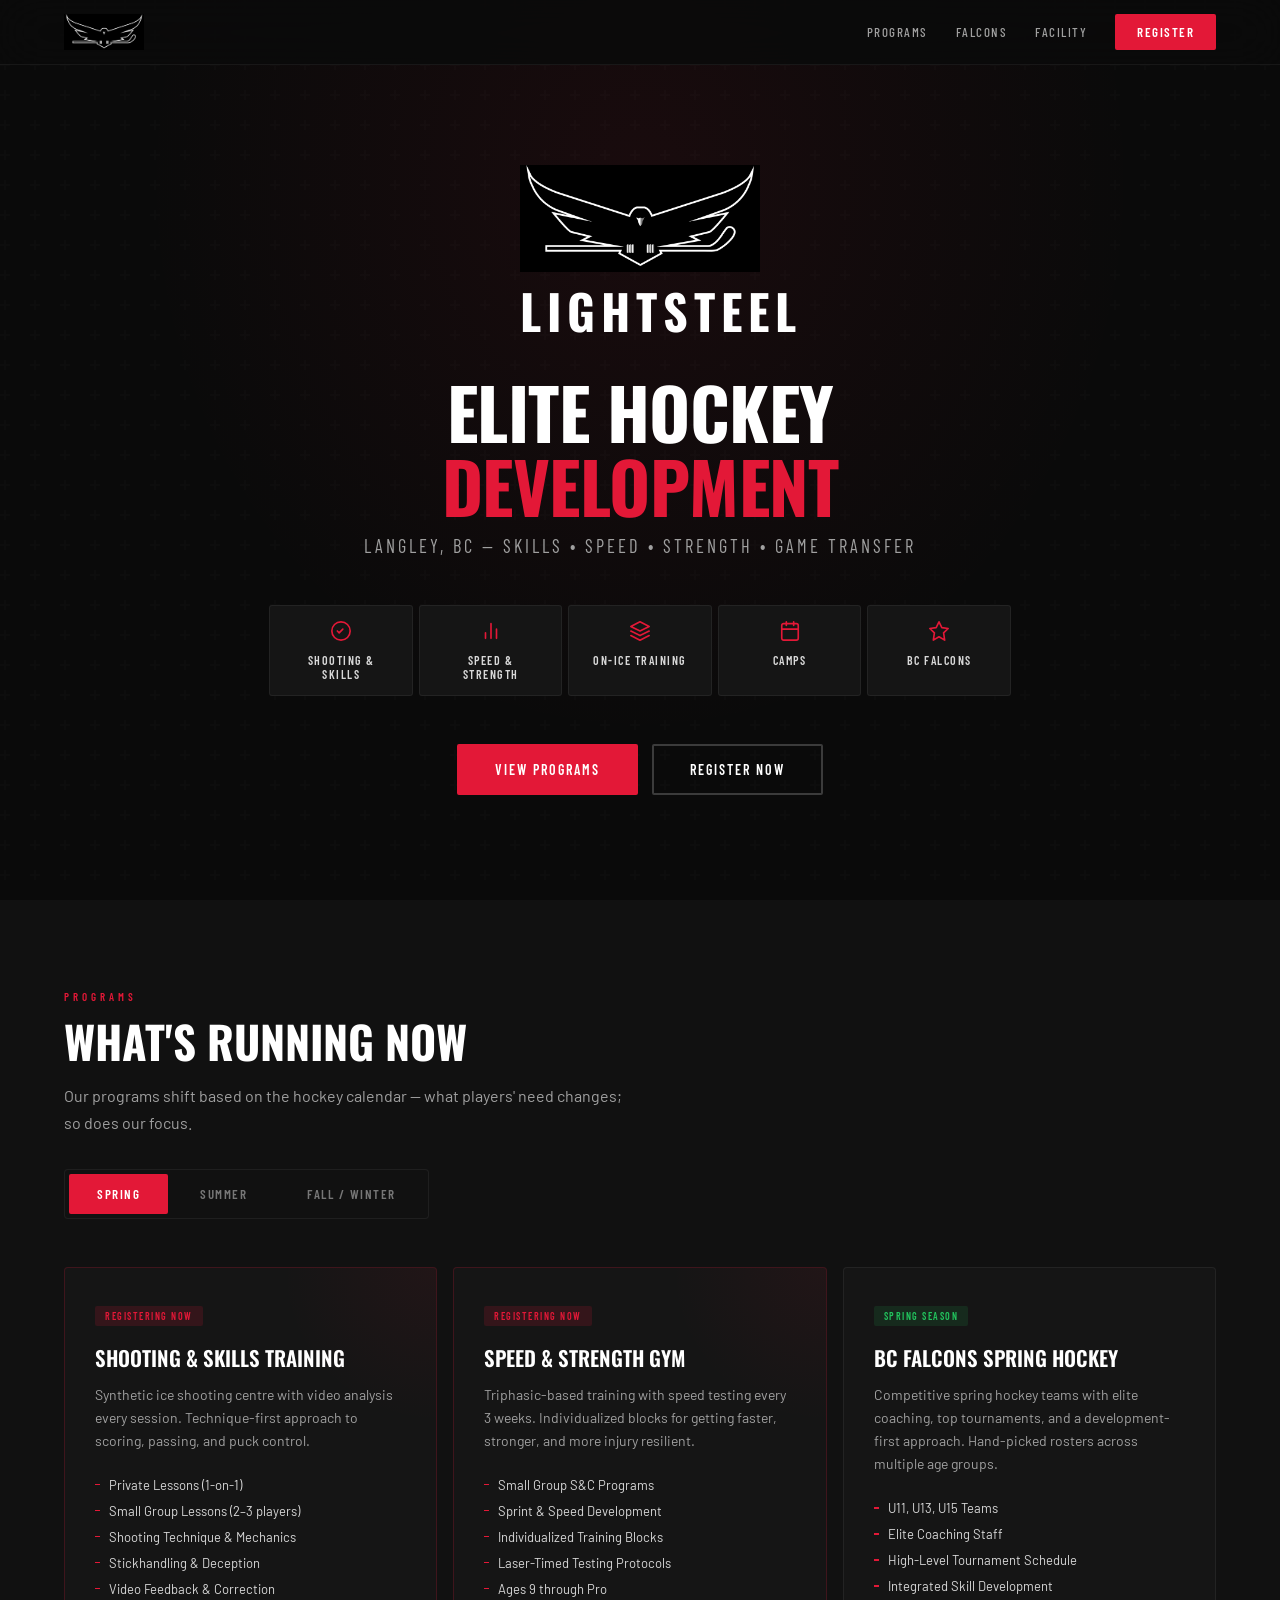
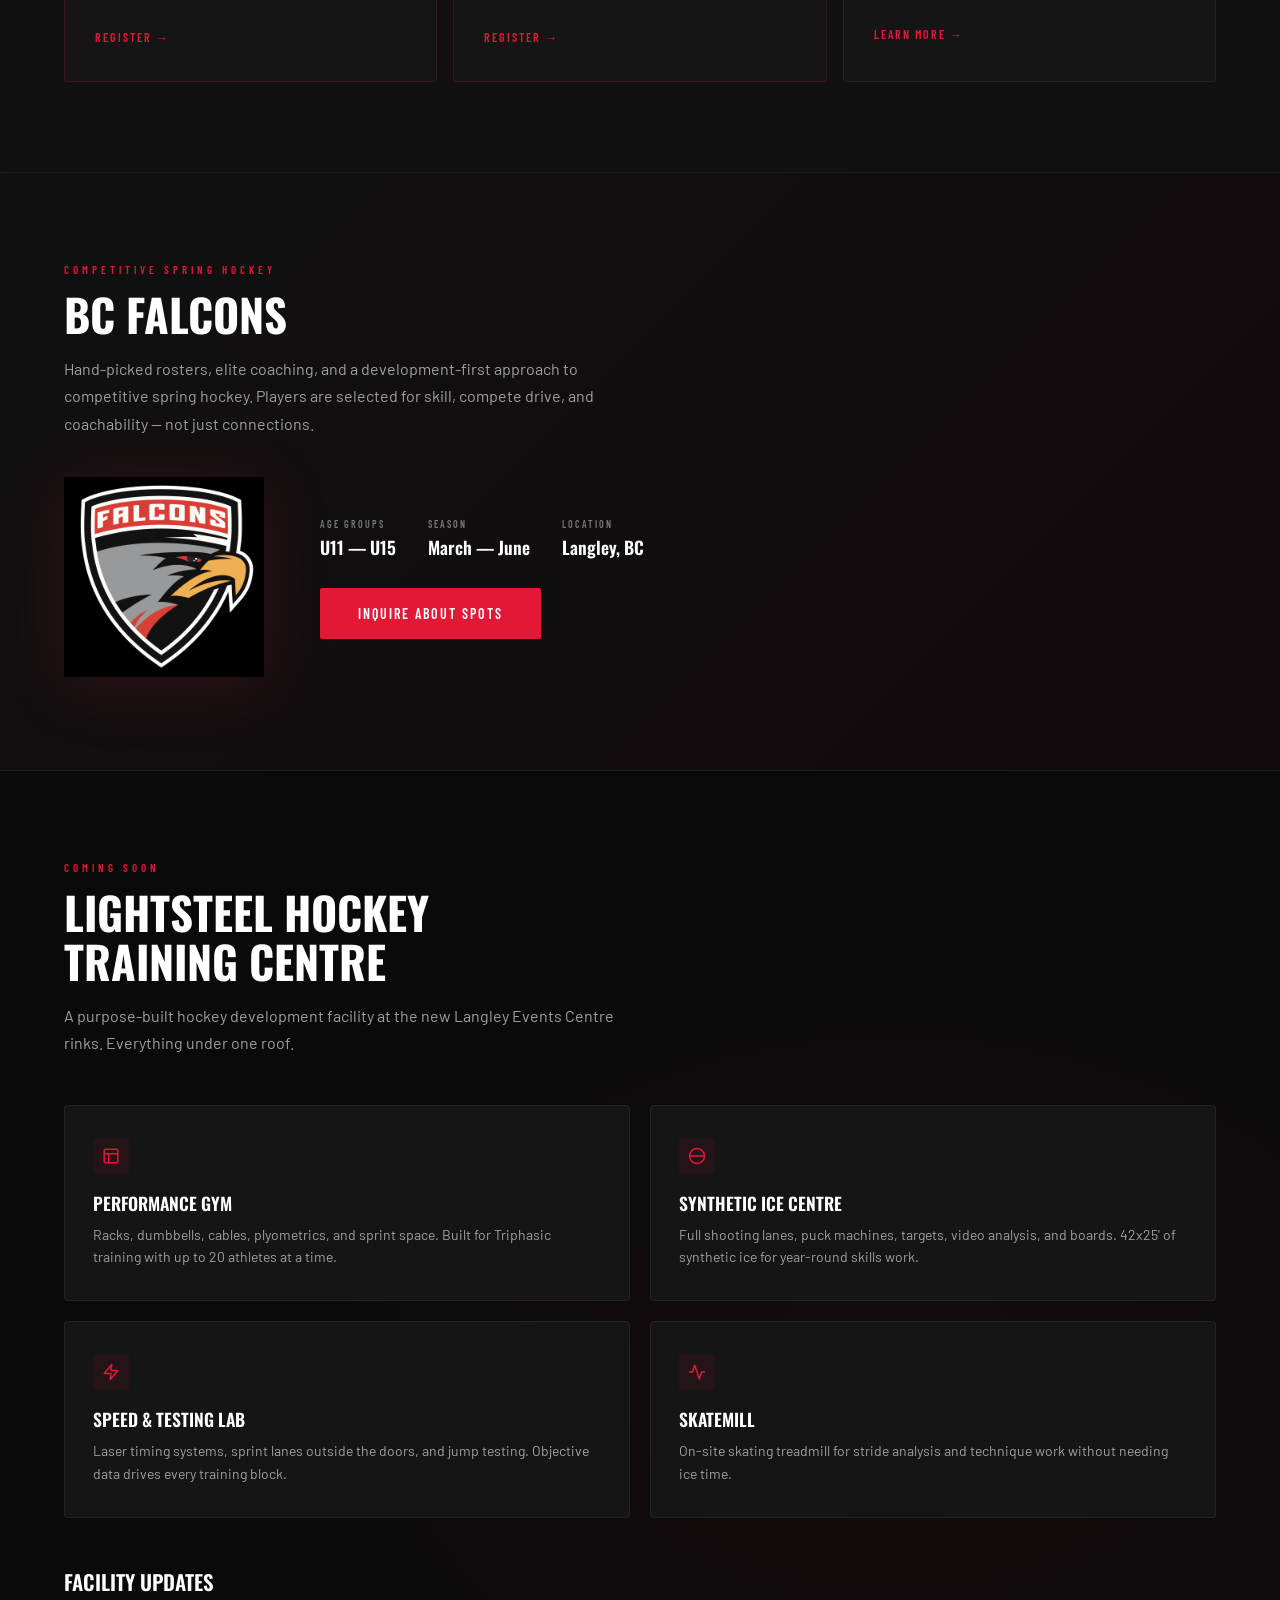
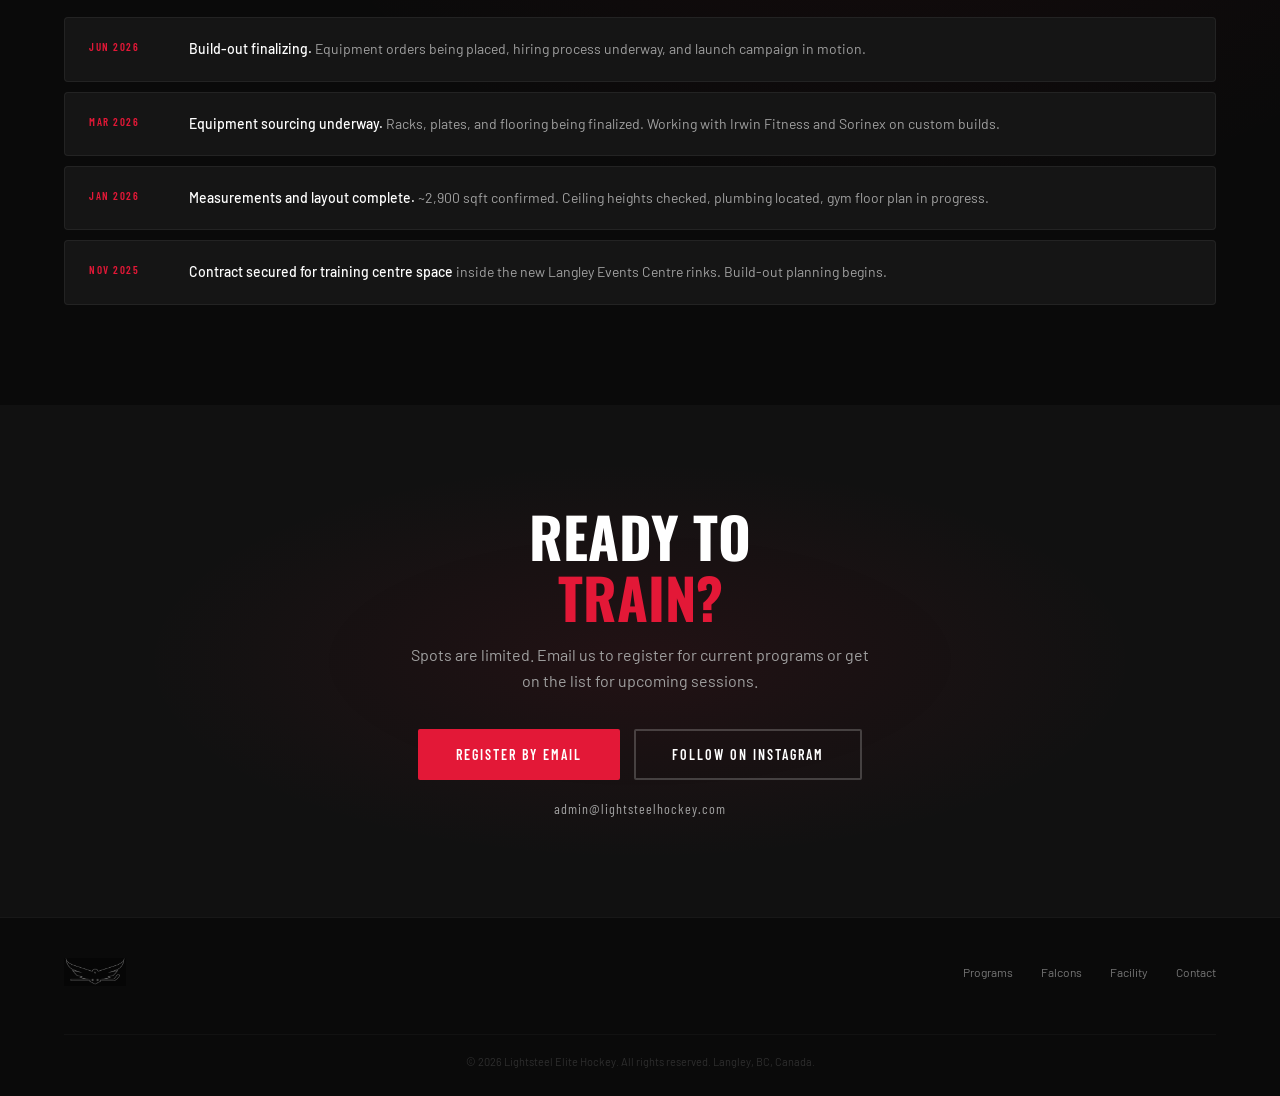
==== index.html @ ac2ee778 "Add files via upload" ====
<!DOCTYPE html>

<html lang="en">
<head>
<meta charset="utf-8"/>
<meta content="width=device-width, initial-scale=1.0" name="viewport"/>
<title>Lightsteel Elite Hockey | Training Centre — Langley, BC</title>
<meta content="Elite hockey development in Langley, BC. Shooting &amp; skills training, speed &amp; strength, on-ice programs, camps, and BC Falcons spring hockey." name="description"/>
<link href="https://fonts.googleapis.com" rel="preconnect"/>
<link href="https://fonts.googleapis.com/css2?family=Oswald:wght@400;500;600;700&amp;family=Barlow:wght@300;400;500;600&amp;family=Barlow+Condensed:wght@400;500;600;700&amp;display=swap" rel="stylesheet"/>
<style>
:root {
  --red: #E31837;
  --red-dark: #B8132D;
  --red-glow: rgba(227,24,55,0.15);
  --black: #0A0A0A;
  --dark: #111111;
  --dark-card: #151515;
  --dark-card-hover: #1a1a1a;
  --border: rgba(255,255,255,0.06);
  --grey: #777;
  --silver: #A0A0A0;
  --white: #FFFFFF;
  --off-white: #D8D8D8;
}
*{margin:0;padding:0;box-sizing:border-box;}
html{scroll-behavior:smooth;}
body{
  font-family:'Barlow',sans-serif;background:var(--black);color:var(--white);
  overflow-x:hidden;-webkit-font-smoothing:antialiased;
}
.container{max-width:1200px;margin:0 auto;padding:0 24px;}

/* ═══ NAV ═══ */
nav{
  position:fixed;top:0;left:0;right:0;z-index:100;padding:14px 0;
  background:rgba(10,10,10,0.9);backdrop-filter:blur(24px);-webkit-backdrop-filter:blur(24px);
  border-bottom:1px solid var(--border);
}
nav .container{display:flex;align-items:center;justify-content:space-between;}
.nav-logo{height:36px;}
.nav-links{display:flex;gap:28px;align-items:center;}
.nav-links a{
  color:var(--silver);text-decoration:none;font-family:'Barlow Condensed',sans-serif;
  font-size:13px;font-weight:500;letter-spacing:1.5px;text-transform:uppercase;transition:color .2s;
}
.nav-links a:hover{color:var(--white);}
.nav-cta{
  background:var(--red)!important;color:var(--white)!important;
  padding:10px 22px!important;border-radius:2px;font-weight:600!important;
  transition:background .2s,transform .15s!important;
}
.nav-cta:hover{background:var(--red-dark)!important;transform:translateY(-1px);}
.nav-toggle{display:none;background:none;border:none;cursor:pointer;padding:8px;}
.nav-toggle span{display:block;width:22px;height:2px;background:var(--white);margin:5px 0;transition:.3s;}

/* ═══ HERO ═══ */
.hero{
  min-height:100vh;display:flex;flex-direction:column;align-items:center;justify-content:center;
  text-align:center;padding:120px 24px 60px;position:relative;
  background:radial-gradient(ellipse at 50% 20%,rgba(227,24,55,0.07) 0%,transparent 55%),var(--black);
}
.hero::before{
  content:'';position:absolute;inset:0;
  background:url("data:image/svg+xml,%3Csvg width='60' height='60' viewBox='0 0 60 60' xmlns='http://www.w3.org/2000/svg'%3E%3Cg fill='none'%3E%3Cg fill='%23fff' fill-opacity='.012'%3E%3Cpath d='M36 34v-4h-2v4h-4v2h4v4h2v-4h4v-2h-4zm0-30V0h-2v4h-4v2h4v4h2V6h4V4h-4zM6 34v-4H4v4H0v2h4v4h2v-4h4v-2H6zM6 4V0H4v4H0v2h4v4h2V6h4V4H6z'/%3E%3C/g%3E%3C/g%3E%3C/svg%3E");
}
.hero>*{position:relative;z-index:2;}
.hero-logo{width:240px;margin-bottom:40px;animation:fadeIn .8s ease;}
.hero-logo img{width:100%;height:auto;}
.hero h1{
  font-family:'Oswald',sans-serif;font-size:clamp(2.4rem,5.5vw,4.8rem);font-weight:700;
  line-height:1.05;letter-spacing:-0.5px;text-transform:uppercase;margin-bottom:12px;
  animation:fadeUp .8s ease .15s both;
}
.hero h1 .accent{color:var(--red);}
.hero-sub{
  font-family:'Barlow Condensed',sans-serif;font-size:clamp(.9rem,1.8vw,1.15rem);
  font-weight:400;letter-spacing:3px;text-transform:uppercase;color:var(--silver);
  margin-bottom:48px;animation:fadeUp .8s ease .3s both;
}

/* ═══ PILLARS ═══ */
.pillars{
  display:flex;gap:6px;flex-wrap:wrap;justify-content:center;
  margin-bottom:48px;animation:fadeUp .8s ease .45s both;max-width:900px;
}
.pillar{
  padding:14px 20px;background:var(--dark-card);border:1px solid var(--border);
  border-radius:3px;text-align:center;flex:1;min-width:140px;
  transition:all .3s ease;cursor:default;
}
.pillar:hover{border-color:rgba(227,24,55,0.3);transform:translateY(-2px);}
.pillar-icon{margin-bottom:8px;}
.pillar-icon svg{width:22px;height:22px;stroke:var(--red);fill:none;stroke-width:1.8;stroke-linecap:round;stroke-linejoin:round;}
.pillar-name{
  font-family:'Barlow Condensed',sans-serif;font-size:12px;font-weight:600;
  letter-spacing:1.5px;text-transform:uppercase;color:var(--off-white);
}

.hero-ctas{display:flex;gap:14px;justify-content:center;flex-wrap:wrap;animation:fadeUp .8s ease .6s both;}
.btn{
  display:inline-block;padding:15px 36px;font-family:'Barlow Condensed',sans-serif;
  font-size:14px;font-weight:600;letter-spacing:2px;text-transform:uppercase;
  text-decoration:none;border-radius:2px;transition:all .25s ease;cursor:pointer;
}
.btn-primary{background:var(--red);color:var(--white);border:2px solid var(--red);}
.btn-primary:hover{background:var(--red-dark);border-color:var(--red-dark);transform:translateY(-2px);box-shadow:0 8px 30px rgba(227,24,55,0.25);}
.btn-outline{background:transparent;color:var(--white);border:2px solid rgba(255,255,255,0.2);}
.btn-outline:hover{border-color:var(--white);transform:translateY(-2px);}

/* ═══ SECTION COMMON ═══ */
.section{padding:90px 0;}
.section-label{
  font-family:'Barlow Condensed',sans-serif;font-size:11px;font-weight:600;
  letter-spacing:4px;text-transform:uppercase;color:var(--red);margin-bottom:14px;
}
.section-title{
  font-family:'Oswald',sans-serif;font-size:clamp(1.8rem,3.5vw,2.8rem);
  font-weight:700;text-transform:uppercase;line-height:1.1;margin-bottom:16px;
}
.section-desc{font-size:16px;line-height:1.7;color:var(--silver);max-width:560px;}

/* ═══ SEASON TABS ═══ */
.season-nav{
  display:flex;gap:4px;margin-bottom:48px;background:var(--dark);
  border:1px solid var(--border);border-radius:4px;padding:4px;width:fit-content;
}
.season-tab{
  padding:12px 28px;font-family:'Barlow Condensed',sans-serif;font-size:13px;
  font-weight:600;letter-spacing:1.5px;text-transform:uppercase;
  background:transparent;border:none;color:var(--grey);cursor:pointer;
  border-radius:2px;transition:all .25s ease;
}
.season-tab:hover{color:var(--silver);}
.season-tab.active{background:var(--red);color:var(--white);}

/* ═══ PROGRAM CARDS ═══ */
.season-content{display:none;}
.season-content.active{display:block;}

.programs-grid{display:grid;grid-template-columns:repeat(auto-fit,minmax(300px,1fr));gap:16px;}
.p-card{
  padding:36px 30px;background:var(--dark-card);border:1px solid var(--border);
  border-radius:4px;transition:all .35s ease;position:relative;overflow:hidden;
}
.p-card::after{
  content:'';position:absolute;top:0;left:0;width:100%;height:3px;
  background:var(--red);transform:scaleX(0);transform-origin:left;transition:transform .35s ease;
}
.p-card:hover::after{transform:scaleX(1);}
.p-card:hover{border-color:rgba(227,24,55,0.15);transform:translateY(-3px);box-shadow:0 16px 48px rgba(0,0,0,0.4);}
.p-card .p-badge{
  display:inline-block;padding:4px 10px;font-family:'Barlow Condensed',sans-serif;
  font-size:10px;font-weight:600;letter-spacing:1.5px;text-transform:uppercase;
  border-radius:2px;margin-bottom:16px;
}
.badge-live{background:rgba(227,24,55,0.15);color:var(--red);}
.badge-soon{background:rgba(255,255,255,0.06);color:var(--grey);}
.badge-open{background:rgba(34,197,94,0.12);color:#22c55e;}
.p-card h3{
  font-family:'Oswald',sans-serif;font-size:1.3rem;font-weight:600;
  text-transform:uppercase;margin-bottom:10px;
}
.p-card p{font-size:14px;line-height:1.65;color:var(--silver);margin-bottom:20px;}
.p-card ul{list-style:none;margin-bottom:24px;}
.p-card ul li{
  font-size:13px;color:var(--off-white);padding:5px 0 5px 14px;position:relative;
}
.p-card ul li::before{
  content:'';position:absolute;left:0;top:12px;width:5px;height:1.5px;background:var(--red);
}
.p-link{
  font-family:'Barlow Condensed',sans-serif;font-size:12px;font-weight:600;
  letter-spacing:2px;text-transform:uppercase;color:var(--red);text-decoration:none;
  transition:color .2s;
}
.p-link:hover{color:var(--white);}
.p-link::after{content:' →';}

.p-card-highlight{border-color:rgba(227,24,55,0.2);}
.p-card-highlight::before{
  content:'';position:absolute;top:-40%;right:-40%;width:80%;height:80%;
  background:radial-gradient(circle,rgba(227,24,55,0.06),transparent 70%);pointer-events:none;
}

/* ═══ FALCONS ═══ */
.falcons{
  background:linear-gradient(135deg,var(--dark) 0%,#120a0c 100%);
  border-top:1px solid var(--border);border-bottom:1px solid var(--border);
}
.falcons-content{
  display:grid;grid-template-columns:auto 1fr;gap:56px;align-items:center;margin-top:40px;
}
.falcons-logo{width:200px;}
.falcons-logo img{width:100%;height:auto;filter:drop-shadow(0 8px 32px rgba(227,24,55,0.15));}
.falcons-info h3{
  font-family:'Oswald',sans-serif;font-size:1.8rem;font-weight:700;
  text-transform:uppercase;margin-bottom:12px;
}
.falcons-info p{font-size:15px;line-height:1.7;color:var(--silver);margin-bottom:20px;max-width:500px;}
.falcons-details{display:flex;gap:32px;flex-wrap:wrap;margin-bottom:28px;}
.falcons-detail{}
.falcons-detail .fd-label{
  font-family:'Barlow Condensed',sans-serif;font-size:10px;font-weight:600;
  letter-spacing:2px;text-transform:uppercase;color:var(--grey);margin-bottom:4px;
}
.falcons-detail .fd-value{
  font-family:'Oswald',sans-serif;font-size:1.1rem;font-weight:600;
}

/* ═══ FACILITY ═══ */
.facility-section{
  background:radial-gradient(ellipse at 70% 50%,rgba(227,24,55,0.05) 0%,transparent 50%),var(--black);
}
.facility-grid{
  display:grid;grid-template-columns:1fr 1fr;gap:20px;margin-top:48px;
}
.fac-card{
  padding:32px 28px;background:var(--dark-card);border:1px solid var(--border);
  border-radius:4px;transition:all .3s ease;
}
.fac-card:hover{border-color:rgba(255,255,255,0.1);}
.fac-card h4{
  font-family:'Oswald',sans-serif;font-size:1.1rem;font-weight:600;
  text-transform:uppercase;margin-bottom:8px;
}
.fac-card p{font-size:14px;line-height:1.6;color:var(--silver);}
.fac-card .fac-icon{
  width:36px;height:36px;display:flex;align-items:center;justify-content:center;
  background:rgba(227,24,55,0.08);border-radius:3px;margin-bottom:16px;
}
.fac-card .fac-icon svg{width:18px;height:18px;stroke:var(--red);fill:none;stroke-width:2;stroke-linecap:round;stroke-linejoin:round;}

/* Updates */
.updates{margin-top:48px;}
.updates h3{
  font-family:'Oswald',sans-serif;font-size:1.3rem;font-weight:600;
  text-transform:uppercase;margin-bottom:20px;
}
.update-item{
  padding:20px 24px;background:var(--dark-card);border:1px solid var(--border);
  border-radius:4px;margin-bottom:10px;display:flex;gap:20px;align-items:flex-start;
}
.update-date{
  flex-shrink:0;font-family:'Barlow Condensed',sans-serif;font-size:11px;
  font-weight:600;letter-spacing:1.5px;text-transform:uppercase;color:var(--red);
  min-width:80px;padding-top:2px;
}
.update-text{font-size:14px;line-height:1.6;color:var(--silver);}
.update-text strong{color:var(--white);font-weight:500;}

/* ═══ CTA ═══ */
.cta-section{
  padding:100px 0;text-align:center;
  background:radial-gradient(ellipse at 50% 50%,rgba(227,24,55,0.08) 0%,transparent 55%),var(--dark);
}
.cta-section h2{
  font-family:'Oswald',sans-serif;font-size:clamp(2rem,4.5vw,3.5rem);
  font-weight:700;text-transform:uppercase;line-height:1.1;margin-bottom:14px;
}
.cta-section p{font-size:16px;color:var(--silver);max-width:460px;margin:0 auto 36px;line-height:1.6;}
.cta-email{
  font-family:'Barlow Condensed',sans-serif;font-size:14px;letter-spacing:1px;
  color:var(--grey);margin-top:20px;
}
.cta-email a{color:var(--silver);text-decoration:none;transition:color .2s;}
.cta-email a:hover{color:var(--white);}

/* ═══ FOOTER ═══ */
footer{padding:40px 0 28px;background:var(--black);border-top:1px solid var(--border);}
footer .container{display:flex;justify-content:space-between;align-items:center;flex-wrap:wrap;gap:20px;}
footer img{height:28px;opacity:0.4;}
.footer-links{display:flex;gap:28px;}
.footer-links a{font-size:12px;color:var(--grey);text-decoration:none;transition:color .2s;}
.footer-links a:hover{color:var(--white);}
.footer-copy{
  width:100%;text-align:center;font-size:11px;color:rgba(255,255,255,0.15);
  margin-top:28px;padding-top:20px;border-top:1px solid rgba(255,255,255,0.03);
}

/* ═══ ANIMATIONS ═══ */
@keyframes fadeIn{from{opacity:0}to{opacity:1}}
@keyframes fadeUp{from{opacity:0;transform:translateY(24px)}to{opacity:1;transform:translateY(0)}}
.reveal{opacity:0;transform:translateY(30px);transition:all .7s cubic-bezier(.16,1,.3,1);}
.reveal.vis{opacity:1;transform:translateY(0);}

/* ═══ RESPONSIVE ═══ */
@media(max-width:900px){
  .programs-grid{grid-template-columns:1fr;}
  .facility-grid{grid-template-columns:1fr;}
  .falcons-content{grid-template-columns:1fr;text-align:center;}
  .falcons-logo{margin:0 auto;width:160px;}
}
@media(max-width:640px){
  .nav-links{
    display:none;position:fixed;inset:0;background:rgba(10,10,10,0.97);
    flex-direction:column;align-items:center;justify-content:center;gap:28px;
  }
  .nav-links.open{display:flex;}
  .nav-toggle{display:block;}
  .hero-logo{width:180px;}
  .pillars{gap:4px;}
  .pillar{min-width:100px;padding:10px 12px;}
  .pillar-name{font-size:10px;letter-spacing:1px;}
  .season-nav{flex-wrap:wrap;}
  .season-tab{padding:10px 18px;font-size:12px;}
  .falcons-details{gap:20px;}
  .update-item{flex-direction:column;gap:6px;}
}

.hero-wordmark{
  font-family:'Oswald',sans-serif;font-size:clamp(1.8rem,4vw,3rem);
  font-weight:700;letter-spacing:6px;text-transform:uppercase;
  color:var(--white);margin-top:12px;line-height:1;
}
</style>
</head>
<body>
<nav>
<div class="container">
<img alt="Lightsteel" class="nav-logo" src="[data-uri]"/>
<div class="nav-links" id="navLinks">
<a href="#programs">Programs</a>
<a href="#falcons">Falcons</a>
<a href="#facility">Facility</a>
<a class="nav-cta" href="https://goteamup.com/p/12581119-lightsteel-hockey/" target="_blank" rel="noopener">Register</a>
</div>
<button aria-label="Menu" class="nav-toggle" id="navToggle"><span></span><span></span><span></span></button>
</div>
</nav>
<!-- ═══ HERO ═══ -->
<section class="hero">
<div class="hero-logo"><img alt="Lightsteel" src="[data-uri]"/><div class="hero-wordmark">LIGHTSTEEL</div></div>
<h1>Elite Hockey<br/><span class="accent">Development</span></h1>
<p class="hero-sub">Langley, BC — Skills • Speed • Strength • Game Transfer</p>
<div class="pillars">
<div class="pillar">
<div class="pillar-icon"><svg viewbox="0 0 24 24"><circle cx="12" cy="12" r="10"></circle><path d="M8 12l2 2 4-4"></path></svg></div>
<div class="pillar-name">Shooting &amp; Skills</div>
</div>
<div class="pillar">
<div class="pillar-icon"><svg viewbox="0 0 24 24"><path d="M18 20V10M12 20V4M6 20v-6"></path></svg></div>
<div class="pillar-name">Speed &amp; Strength</div>
</div>
<div class="pillar">
<div class="pillar-icon"><svg viewbox="0 0 24 24"><path d="M12 2L2 7l10 5 10-5-10-5z"></path><path d="M2 17l10 5 10-5"></path><path d="M2 12l10 5 10-5"></path></svg></div>
<div class="pillar-name">On-Ice Training</div>
</div>
<div class="pillar">
<div class="pillar-icon"><svg viewbox="0 0 24 24"><rect height="18" rx="2" width="18" x="3" y="4"></rect><path d="M16 2v4M8 2v4M3 10h18"></path></svg></div>
<div class="pillar-name">Camps</div>
</div>
<div class="pillar">
<div class="pillar-icon"><svg viewbox="0 0 24 24"><path d="M12 2l3.09 6.26L22 9.27l-5 4.87L18.18 22 12 18.27 5.82 22 7 14.14l-5-4.87 6.91-1.01L12 2z"></path></svg></div>
<div class="pillar-name">BC Falcons</div>
</div>
</div>
<div class="hero-ctas">
<a class="btn btn-primary" href="#programs">View Programs</a>
<a class="btn btn-outline" href="#contact">Register Now</a>
</div>
</section>
<!-- ═══ PROGRAMS ═══ -->
<section class="section" id="programs" style="background:var(--dark);">
<div class="container">
<div class="reveal">
<div class="section-label">Programs</div>
<div class="section-title">What's Running Now</div>
<p class="section-desc">Our programs shift based on the hockey calendar — what players' need changes; so does our focus.</p>
</div>
<div class="season-nav reveal" style="margin-top:32px;">
<button class="season-tab active" data-season="spring">Spring</button>
<button class="season-tab" data-season="summer">Summer</button>
<button class="season-tab" data-season="fall">Fall / Winter</button>
</div>
<!-- ── SPRING ── -->
<div class="season-content active" id="season-spring">
<div class="programs-grid">
<div class="p-card p-card-highlight">
<span class="p-badge badge-live">Registering Now</span>
<h3>Shooting &amp; Skills Training</h3>
<p>Synthetic ice shooting centre with video analysis every session. Technique-first approach to scoring, passing, and puck control.</p>
<ul>
<li>Private Lessons (1-on-1)</li>
<li>Small Group Lessons (2–3 players)</li>
<li>Shooting Technique &amp; Mechanics</li>
<li>Stickhandling &amp; Deception</li>
<li>Video Feedback &amp; Correction</li>
</ul>
<a class="p-link" href="https://goteamup.com/p/12581119-lightsteel-hockey/" rel="noopener" target="_blank">Register</a>
</div>
<div class="p-card p-card-highlight">
<span class="p-badge badge-live">Registering Now</span>
<h3>Speed &amp; Strength Gym</h3>
<p>Triphasic-based training with speed testing every 3 weeks. Individualized blocks for getting faster, stronger, and more injury resilient.</p>
<ul>
<li>Small Group S&amp;C Programs</li>
<li>Sprint &amp; Speed Development</li>
<li>Individualized Training Blocks</li>
<li>Laser-Timed Testing Protocols</li>
<li>Ages 9 through Pro</li>
</ul>
<a class="p-link" href="https://goteamup.com/p/12581119-lightsteel-hockey/" rel="noopener" target="_blank">Register</a>
</div>
<div class="p-card">
<span class="p-badge badge-open">Spring Season</span>
<h3>BC Falcons Spring Hockey</h3>
<p>Competitive spring hockey teams with elite coaching, top tournaments, and a development-first approach. Hand-picked rosters across multiple age groups.</p>
<ul>
<li>U11, U13, U15 Teams</li>
<li>Elite Coaching Staff</li>
<li>High-Level Tournament Schedule</li>
<li>Integrated Skill Development</li>
</ul>
<a class="p-link" href="#falcons">Learn More</a>
</div>
</div>
</div>
<!-- ── SUMMER ── -->
<div class="season-content" id="season-summer">
<div class="programs-grid">
<div class="p-card p-card-highlight">
<span class="p-badge badge-soon">Details Coming Soon</span>
<h3>Summer Skills Camps</h3>
<p>Multi-day intensive camps combining on-ice skills, shooting, and gym training. Full-day and half-day options across all age groups.</p>
<ul>
<li>On-Ice Skills &amp; Game Transfer</li>
<li>Shooting Centre Sessions</li>
<li>Strength &amp; Speed Training</li>
<li>Position-Specific Development</li>
</ul>
<a class="p-link" href="https://goteamup.com/p/12581119-lightsteel-hockey/" rel="noopener" target="_blank">Get Notified</a>
</div>
<div class="p-card p-card-highlight">
<span class="p-badge badge-soon">Details Coming Soon</span>
<h3>Summer Gym Programs</h3>
<p>The off-season is where players are made. Intensive Triphasic training blocks with speed and power focus. The biggest gains happen here.</p>
<ul>
<li>Full Summer Training Blocks</li>
<li>Eccentric, Isometric &amp; Power Phases</li>
<li>Speed Testing &amp; Sprint Work</li>
<li>Team &amp; Individual Options</li>
</ul>
<a class="p-link" href="https://goteamup.com/p/12581119-lightsteel-hockey/" rel="noopener" target="_blank">Get Notified</a>
</div>
<div class="p-card">
<span class="p-badge badge-soon">Details Coming Soon</span>
<h3>Shooting &amp; Skills (Summer)</h3>
<p>Year-round access to the synthetic ice shooting centre. Summer hours expanded with more class times and private availability.</p>
<ul>
<li>Expanded Class Schedule</li>
<li>Privates &amp; Semi-Privates</li>
<li>Shooting Mechanics Intensives</li>
<li>Video Analysis Sessions</li>
</ul>
<a class="p-link" href="https://goteamup.com/p/12581119-lightsteel-hockey/" rel="noopener" target="_blank">Get Notified</a>
</div>
</div>
<p style="text-align:center;margin-top:32px;font-size:14px;color:var(--grey);">Summer program details and registration opening in the next few weeks. Get on the list early.</p>
</div>
<!-- ── FALL/WINTER ── -->
<div class="season-content" id="season-fall">
<div class="programs-grid">
<div class="p-card">
<span class="p-badge badge-soon">Fall 2026</span>
<h3>On-Ice Skills Programs</h3>
<p>Position-specific development programs running weekly through the fall and winter season. Small groups, elite coaching, high reps.</p>
<ul>
<li>Elite Forward Skills</li>
<li>Elite D Skills</li>
<li>Skills at Speed</li>
<li>Lightspeed Edgework &amp; Power Skating</li>
<li>Elite Offensive Skills</li>
</ul>
<a class="p-link" href="https://goteamup.com/p/12581119-lightsteel-hockey/" rel="noopener" target="_blank">Get Notified</a>
</div>
<div class="p-card">
<span class="p-badge badge-soon">Fall 2026</span>
<h3>Team Gym Contracts</h3>
<p>Structured strength and conditioning for association and rep teams. Two coaches per session, real correction, measured progress over the season.</p>
<ul>
<li>$240/session — 2 Coaches Minimum</li>
<li>~8:1 Athlete-to-Coach Ratio</li>
<li>Periodic Speed Testing</li>
<li>LMHA &amp; Valley West Giants</li>
</ul>
<a class="p-link" href="https://goteamup.com/p/12581119-lightsteel-hockey/" rel="noopener" target="_blank">Inquire</a>
</div>
<div class="p-card">
<span class="p-badge badge-soon">Fall 2026</span>
<h3>Shooting &amp; Skills (In-Season)</h3>
<p>Maintain and sharpen shooting mechanics during the season. Classes, privates, and drop-in availability around game and practice schedules.</p>
<ul>
<li>Weekly Classes</li>
<li>Private &amp; Semi-Private Options</li>
<li>In-Season Maintenance Focus</li>
<li>Video Feedback</li>
</ul>
<a class="p-link" href="https://goteamup.com/p/12581119-lightsteel-hockey/" rel="noopener" target="_blank">Get Notified</a>
</div>
</div>
<p style="text-align:center;margin-top:32px;font-size:14px;color:var(--grey);">Fall/Winter programs launch with the new training centre. Details coming summer 2026.</p>
</div>
</div>
</section>
<!-- ═══ FALCONS ═══ -->
<section class="section falcons" id="falcons">
<div class="container">
<div class="reveal">
<div class="section-label">Competitive Spring Hockey</div>
<div class="section-title">BC Falcons</div>
<p class="section-desc">Hand-picked rosters, elite coaching, and a development-first approach to competitive spring hockey. Players are selected for skill, compete drive, and coachability — not just connections.</p>
</div>
<div class="falcons-content reveal">
<div class="falcons-logo">
<img alt="Lightsteel Falcons" src="[data-uri]"/>
</div>
<div class="falcons-info">
<div class="falcons-details">
<div class="falcons-detail">
<div class="fd-label">Age Groups</div>
<div class="fd-value">U11 — U15</div>
</div>
<div class="falcons-detail">
<div class="fd-label">Season</div>
<div class="fd-value">March — June</div>
</div>
<div class="falcons-detail">
<div class="fd-label">Location</div>
<div class="fd-value">Langley, BC</div>
</div>
</div>
<a class="btn btn-primary" href="https://www.bcfalcons.com" target="_blank" rel="noopener">Inquire About Spots</a>
</div>
</div>
</div>
</section>
<!-- ═══ FACILITY ═══ -->
<section class="section facility-section" id="facility">
<div class="container">
<div class="reveal">
<div class="section-label">Coming Soon</div>
<div class="section-title">Lightsteel Hockey<br/>Training Centre</div>
<p class="section-desc">A purpose-built hockey development facility at the new Langley Events Centre rinks. Everything under one roof.</p>
</div>
<div class="facility-grid reveal">
<div class="fac-card">
<div class="fac-icon"><svg viewbox="0 0 24 24"><rect height="18" rx="2" width="18" x="3" y="3"></rect><path d="M3 9h18M9 21V9"></path></svg></div>
<h4>Performance Gym</h4>
<p>Racks, dumbbells, cables, plyometrics, and sprint space. Built for Triphasic training with up to 20 athletes at a time.</p>
</div>
<div class="fac-card">
<div class="fac-icon"><svg viewbox="0 0 24 24"><circle cx="12" cy="12" r="10"></circle><path d="M2 12h20"></path></svg></div>
<h4>Synthetic Ice Centre</h4>
<p>Full shooting lanes, puck machines, targets, video analysis, and boards. 42x25' of synthetic ice for year-round skills work.</p>
</div>
<div class="fac-card">
<div class="fac-icon"><svg viewbox="0 0 24 24"><path d="M13 2L3 14h9l-1 8 10-12h-9l1-8z"></path></svg></div>
<h4>Speed &amp; Testing Lab</h4>
<p>Laser timing systems, sprint lanes outside the doors, and jump testing. Objective data drives every training block.</p>
</div>
<div class="fac-card">
<div class="fac-icon"><svg viewbox="0 0 24 24"><path d="M22 12h-4l-3 9L9 3l-3 9H2"></path></svg></div>
<h4>Skatemill</h4>
<p>On-site skating treadmill for stride analysis and technique work without needing ice time.</p>
</div>
</div>
<div class="updates reveal">
<h3>Facility Updates</h3>
<div class="update-item">
<div class="update-date">Jun 2026</div>
<div class="update-text"><strong>Build-out finalizing.</strong> Equipment orders being placed, hiring process underway, and launch campaign in motion.</div>
</div>
<div class="update-item">
<div class="update-date">Mar 2026</div>
<div class="update-text"><strong>Equipment sourcing underway.</strong> Racks, plates, and flooring being finalized. Working with Irwin Fitness and Sorinex on custom builds.</div>
</div>
<div class="update-item">
<div class="update-date">Jan 2026</div>
<div class="update-text"><strong>Measurements and layout complete.</strong> ~2,900 sqft confirmed. Ceiling heights checked, plumbing located, gym floor plan in progress.</div>
</div>
<div class="update-item">
<div class="update-date">Nov 2025</div>
<div class="update-text"><strong>Contract secured for training centre space</strong> inside the new Langley Events Centre rinks. Build-out planning begins.</div>
</div>
</div>
</div>
</section>
<!-- ═══ CTA ═══ -->
<section class="cta-section" id="contact">
<div class="container reveal">
<h2>Ready to<br/><span style="color:var(--red)">Train?</span></h2>
<p>Spots are limited. Email us to register for current programs or get on the list for upcoming sessions.</p>
<div style="display:flex;gap:14px;justify-content:center;flex-wrap:wrap;">
<a class="btn btn-primary" href="mailto:admin@lightsteelhockey.com">Register by Email</a>
<a class="btn btn-outline" href="https://www.instagram.com/lightsteelhockey/" target="_blank">Follow on Instagram</a>
</div>
<div class="cta-email">
<a href="mailto:admin@lightsteelhockey.com">admin@lightsteelhockey.com</a>
</div>
</div>
</section>
<footer>
<div class="container">
<img alt="Lightsteel" src="[data-uri]"/>
<div class="footer-links">
<a href="#programs">Programs</a>
<a href="#falcons">Falcons</a>
<a href="#facility">Facility</a>
<a href="mailto:admin@lightsteelhockey.com">Contact</a>
</div>
<div class="footer-copy">© 2026 Lightsteel Elite Hockey. All rights reserved. Langley, BC, Canada.</div>
</div>
</footer>
<script>
// Nav toggle
document.getElementById('navToggle').addEventListener('click',()=>{
  document.getElementById('navLinks').classList.toggle('open');
});
document.querySelectorAll('.nav-links a').forEach(a=>{
  a.addEventListener('click',()=>document.getElementById('navLinks').classList.remove('open'));
});

// Season tabs
document.querySelectorAll('.season-tab').forEach(tab=>{
  tab.addEventListener('click',()=>{
    document.querySelectorAll('.season-tab').forEach(t=>t.classList.remove('active'));
    document.querySelectorAll('.season-content').forEach(c=>c.classList.remove('active'));
    tab.classList.add('active');
    document.getElementById('season-'+tab.dataset.season).classList.add('active');
  });
});

// Scroll reveal
const obs=new IntersectionObserver((entries)=>{
  entries.forEach(e=>{if(e.isIntersecting)e.target.classList.add('vis');});
},{threshold:0.08,rootMargin:'0px 0px -40px 0px'});
document.querySelectorAll('.reveal').forEach(el=>obs.observe(el));
</script>
</body>
</html>
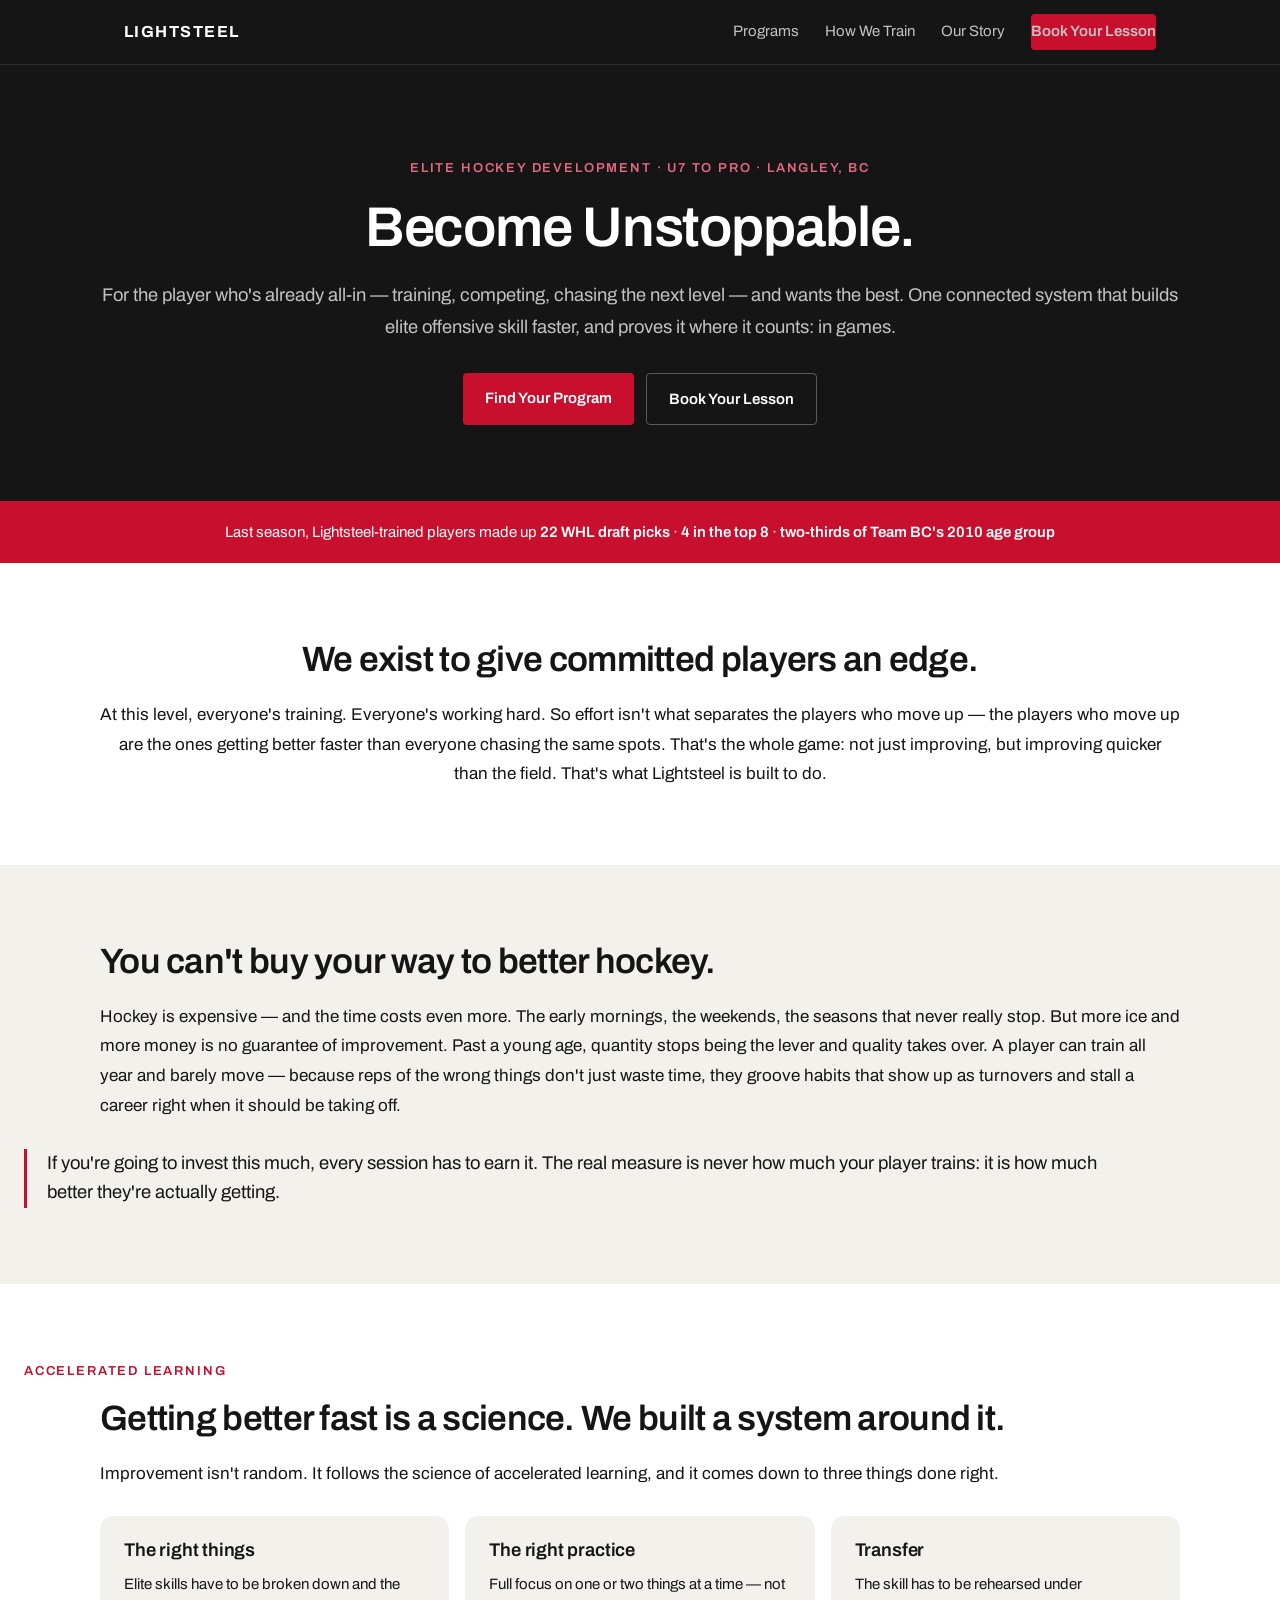
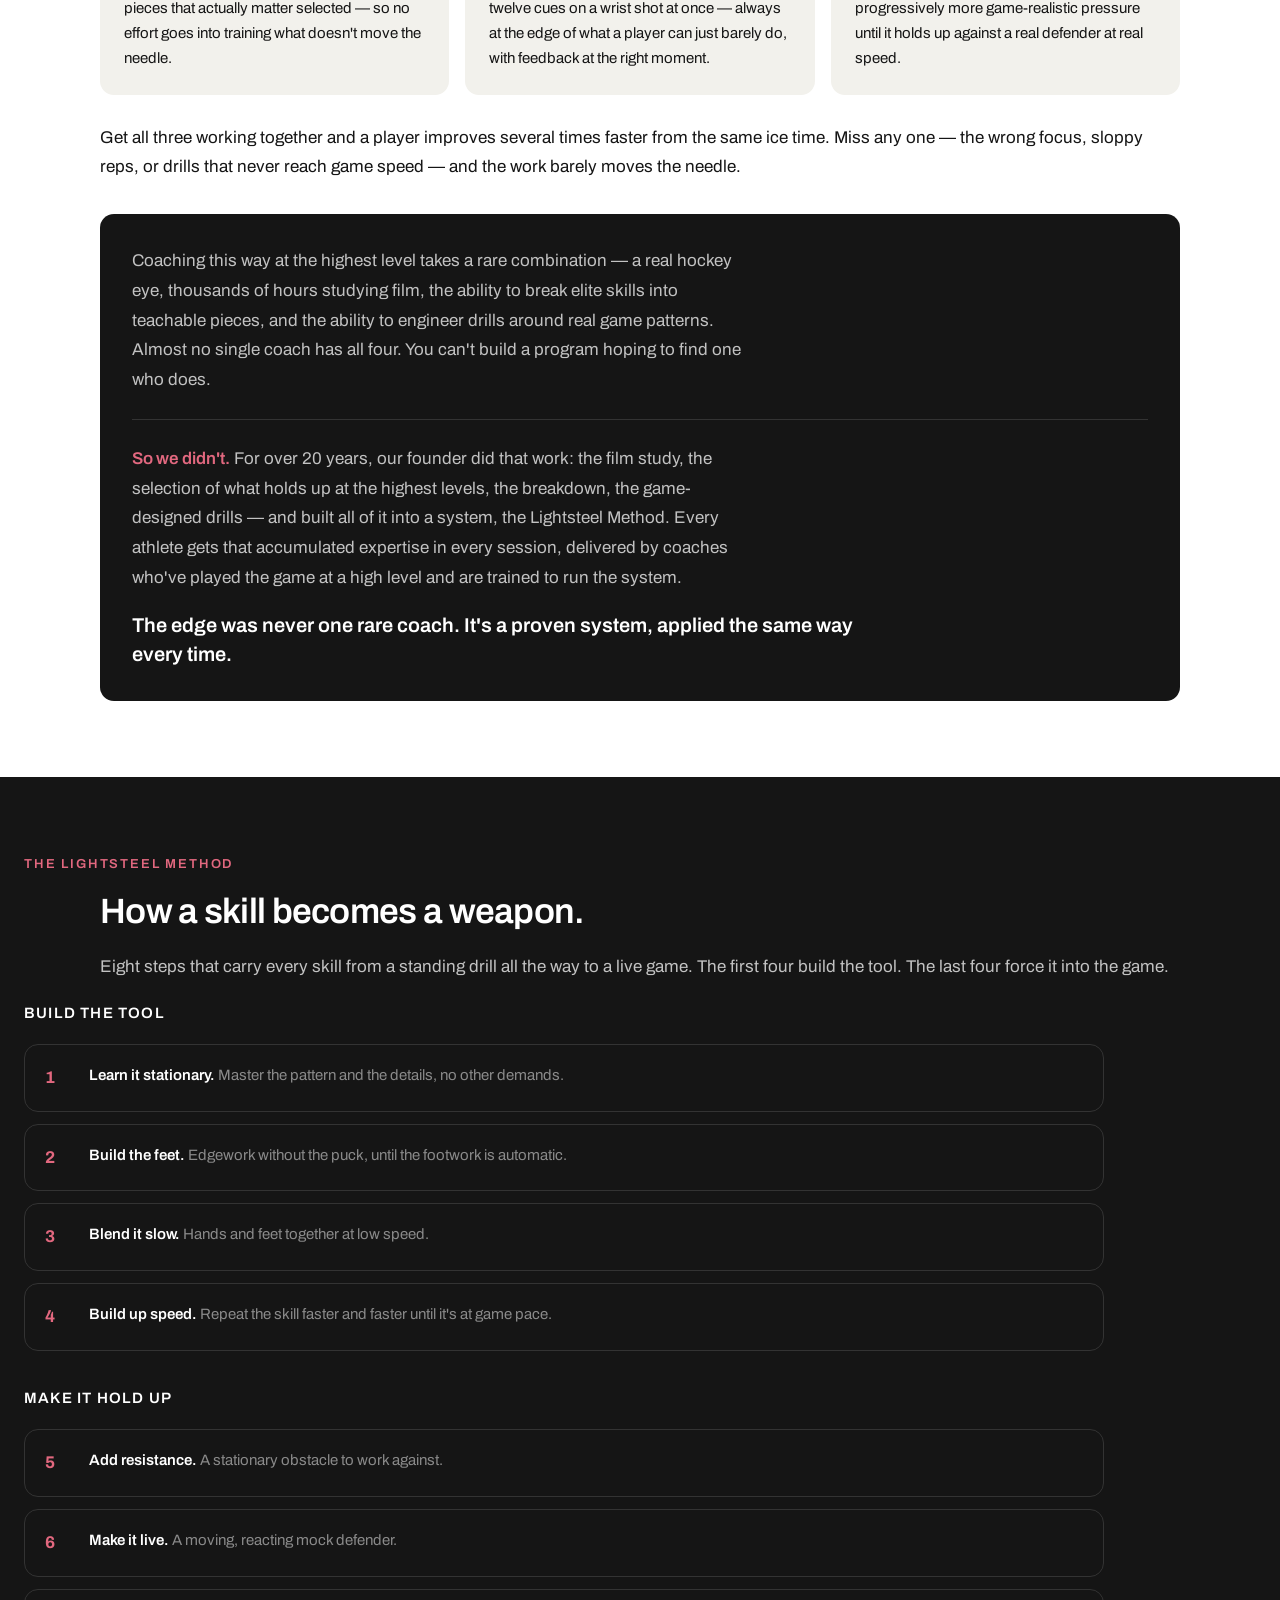
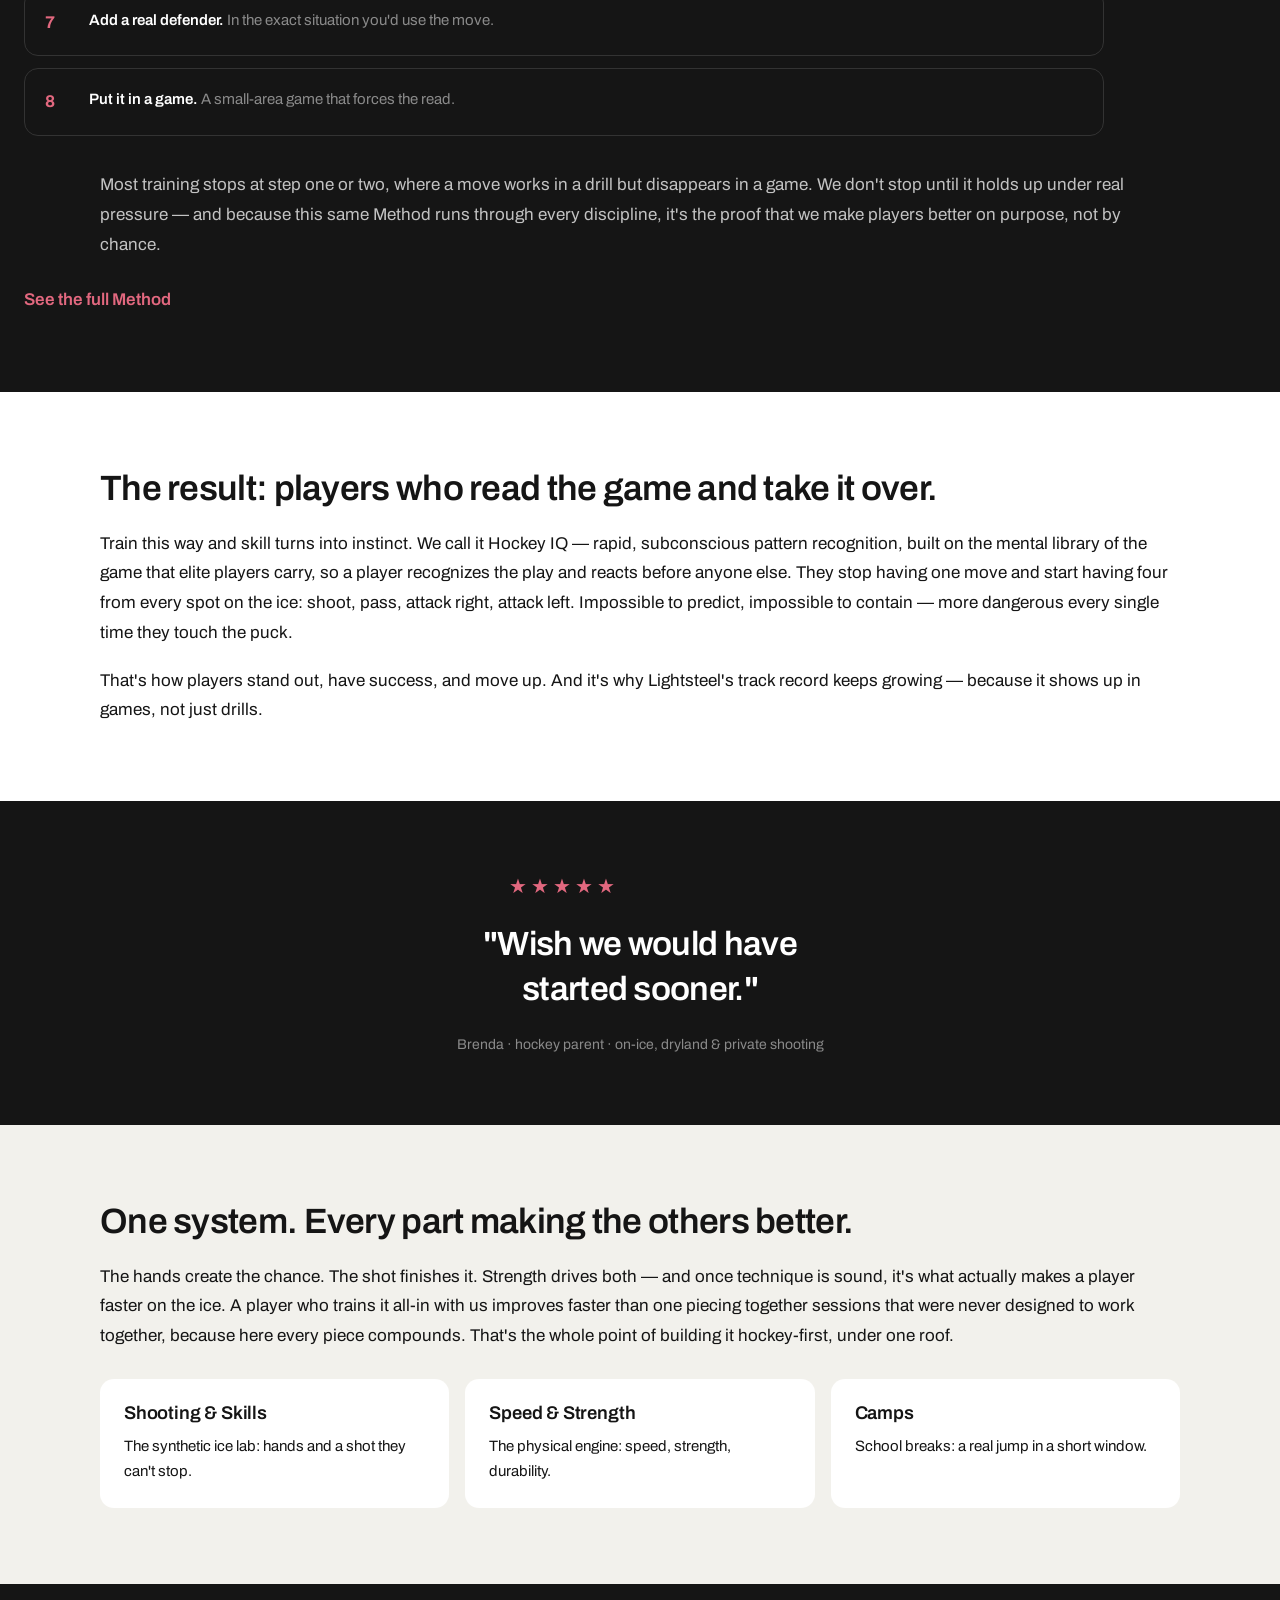
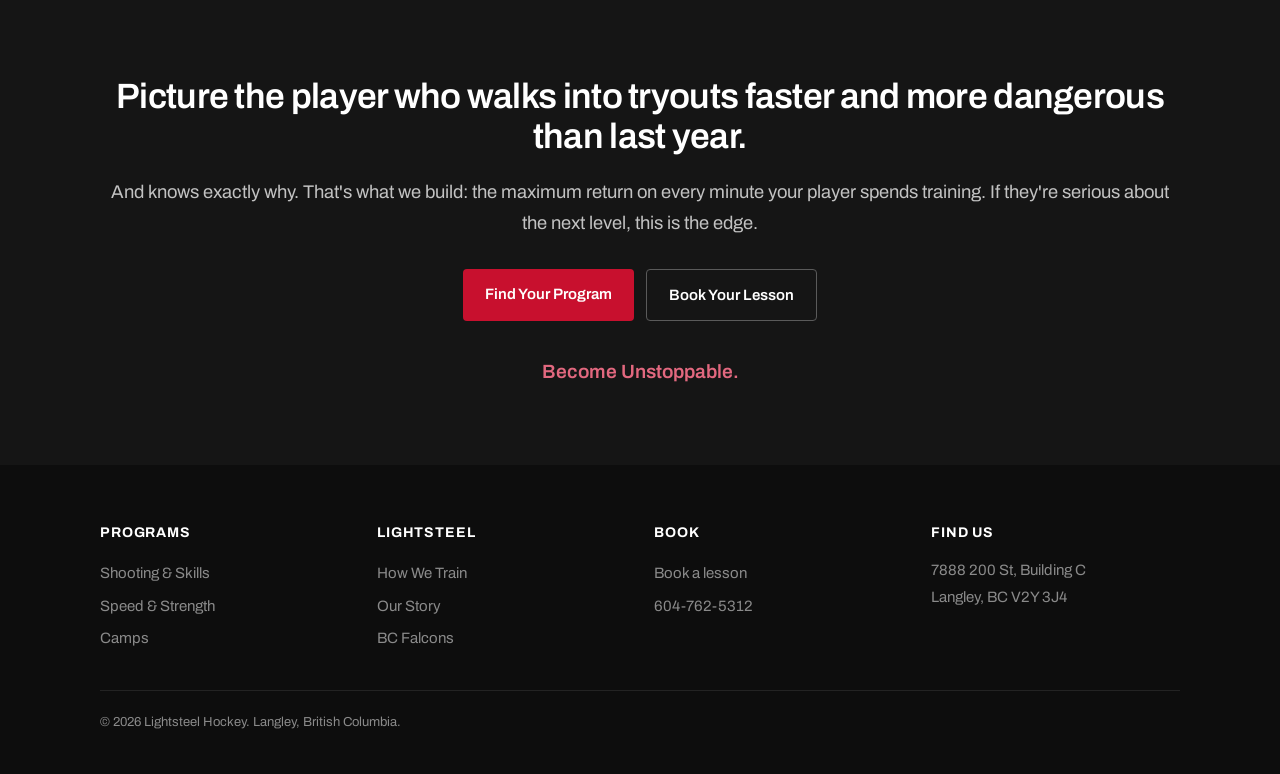
==== commit 932cd832: "Add files via upload" ====
--- a/index.html
+++ b/index.html
@@ -1,641 +1,189 @@
 <!DOCTYPE html>
-
 <html lang="en">
 <head>
-<meta charset="utf-8"/>
-<meta content="width=device-width, initial-scale=1.0" name="viewport"/>
-<title>Lightsteel Elite Hockey | Training Centre — Langley, BC</title>
-<meta content="Elite hockey development in Langley, BC. Shooting &amp; skills training, speed &amp; strength, on-ice programs, camps, and BC Falcons spring hockey." name="description"/>
-<link href="https://fonts.googleapis.com" rel="preconnect"/>
-<link href="https://fonts.googleapis.com/css2?family=Oswald:wght@400;500;600;700&amp;family=Barlow:wght@300;400;500;600&amp;family=Barlow+Condensed:wght@400;500;600;700&amp;display=swap" rel="stylesheet"/>
-<style>
-:root {
-  --red: #E31837;
-  --red-dark: #B8132D;
-  --red-glow: rgba(227,24,55,0.15);
-  --black: #0A0A0A;
-  --dark: #111111;
-  --dark-card: #151515;
-  --dark-card-hover: #1a1a1a;
-  --border: rgba(255,255,255,0.06);
-  --grey: #777;
-  --silver: #A0A0A0;
-  --white: #FFFFFF;
-  --off-white: #D8D8D8;
-}
-*{margin:0;padding:0;box-sizing:border-box;}
-html{scroll-behavior:smooth;}
-body{
-  font-family:'Barlow',sans-serif;background:var(--black);color:var(--white);
-  overflow-x:hidden;-webkit-font-smoothing:antialiased;
-}
-.container{max-width:1200px;margin:0 auto;padding:0 24px;}
-
-/* ═══ NAV ═══ */
-nav{
-  position:fixed;top:0;left:0;right:0;z-index:100;padding:14px 0;
-  background:rgba(10,10,10,0.9);backdrop-filter:blur(24px);-webkit-backdrop-filter:blur(24px);
-  border-bottom:1px solid var(--border);
-}
-nav .container{display:flex;align-items:center;justify-content:space-between;}
-.nav-logo{height:36px;}
-.nav-links{display:flex;gap:28px;align-items:center;}
-.nav-links a{
-  color:var(--silver);text-decoration:none;font-family:'Barlow Condensed',sans-serif;
-  font-size:13px;font-weight:500;letter-spacing:1.5px;text-transform:uppercase;transition:color .2s;
-}
-.nav-links a:hover{color:var(--white);}
-.nav-cta{
-  background:var(--red)!important;color:var(--white)!important;
-  padding:10px 22px!important;border-radius:2px;font-weight:600!important;
-  transition:background .2s,transform .15s!important;
-}
-.nav-cta:hover{background:var(--red-dark)!important;transform:translateY(-1px);}
-.nav-toggle{display:none;background:none;border:none;cursor:pointer;padding:8px;}
-.nav-toggle span{display:block;width:22px;height:2px;background:var(--white);margin:5px 0;transition:.3s;}
-
-/* ═══ HERO ═══ */
-.hero{
-  min-height:100vh;display:flex;flex-direction:column;align-items:center;justify-content:center;
-  text-align:center;padding:120px 24px 60px;position:relative;
-  background:radial-gradient(ellipse at 50% 20%,rgba(227,24,55,0.07) 0%,transparent 55%),var(--black);
-}
-.hero::before{
-  content:'';position:absolute;inset:0;
-  background:url("data:image/svg+xml,%3Csvg width='60' height='60' viewBox='0 0 60 60' xmlns='http://www.w3.org/2000/svg'%3E%3Cg fill='none'%3E%3Cg fill='%23fff' fill-opacity='.012'%3E%3Cpath d='M36 34v-4h-2v4h-4v2h4v4h2v-4h4v-2h-4zm0-30V0h-2v4h-4v2h4v4h2V6h4V4h-4zM6 34v-4H4v4H0v2h4v4h2v-4h4v-2H6zM6 4V0H4v4H0v2h4v4h2V6h4V4H6z'/%3E%3C/g%3E%3C/g%3E%3C/svg%3E");
-}
-.hero>*{position:relative;z-index:2;}
-.hero-logo{width:240px;margin-bottom:40px;animation:fadeIn .8s ease;}
-.hero-logo img{width:100%;height:auto;}
-.hero h1{
-  font-family:'Oswald',sans-serif;font-size:clamp(2.4rem,5.5vw,4.8rem);font-weight:700;
-  line-height:1.05;letter-spacing:-0.5px;text-transform:uppercase;margin-bottom:12px;
-  animation:fadeUp .8s ease .15s both;
-}
-.hero h1 .accent{color:var(--red);}
-.hero-sub{
-  font-family:'Barlow Condensed',sans-serif;font-size:clamp(.9rem,1.8vw,1.15rem);
-  font-weight:400;letter-spacing:3px;text-transform:uppercase;color:var(--silver);
-  margin-bottom:48px;animation:fadeUp .8s ease .3s both;
-}
-
-/* ═══ PILLARS ═══ */
-.pillars{
-  display:flex;gap:6px;flex-wrap:wrap;justify-content:center;
-  margin-bottom:48px;animation:fadeUp .8s ease .45s both;max-width:900px;
-}
-.pillar{
-  padding:14px 20px;background:var(--dark-card);border:1px solid var(--border);
-  border-radius:3px;text-align:center;flex:1;min-width:140px;
-  transition:all .3s ease;cursor:default;
-}
-.pillar:hover{border-color:rgba(227,24,55,0.3);transform:translateY(-2px);}
-.pillar-icon{margin-bottom:8px;}
-.pillar-icon svg{width:22px;height:22px;stroke:var(--red);fill:none;stroke-width:1.8;stroke-linecap:round;stroke-linejoin:round;}
-.pillar-name{
-  font-family:'Barlow Condensed',sans-serif;font-size:12px;font-weight:600;
-  letter-spacing:1.5px;text-transform:uppercase;color:var(--off-white);
-}
-
-.hero-ctas{display:flex;gap:14px;justify-content:center;flex-wrap:wrap;animation:fadeUp .8s ease .6s both;}
-.btn{
-  display:inline-block;padding:15px 36px;font-family:'Barlow Condensed',sans-serif;
-  font-size:14px;font-weight:600;letter-spacing:2px;text-transform:uppercase;
-  text-decoration:none;border-radius:2px;transition:all .25s ease;cursor:pointer;
-}
-.btn-primary{background:var(--red);color:var(--white);border:2px solid var(--red);}
-.btn-primary:hover{background:var(--red-dark);border-color:var(--red-dark);transform:translateY(-2px);box-shadow:0 8px 30px rgba(227,24,55,0.25);}
-.btn-outline{background:transparent;color:var(--white);border:2px solid rgba(255,255,255,0.2);}
-.btn-outline:hover{border-color:var(--white);transform:translateY(-2px);}
-
-/* ═══ SECTION COMMON ═══ */
-.section{padding:90px 0;}
-.section-label{
-  font-family:'Barlow Condensed',sans-serif;font-size:11px;font-weight:600;
-  letter-spacing:4px;text-transform:uppercase;color:var(--red);margin-bottom:14px;
-}
-.section-title{
-  font-family:'Oswald',sans-serif;font-size:clamp(1.8rem,3.5vw,2.8rem);
-  font-weight:700;text-transform:uppercase;line-height:1.1;margin-bottom:16px;
-}
-.section-desc{font-size:16px;line-height:1.7;color:var(--silver);max-width:560px;}
-
-/* ═══ SEASON TABS ═══ */
-.season-nav{
-  display:flex;gap:4px;margin-bottom:48px;background:var(--dark);
-  border:1px solid var(--border);border-radius:4px;padding:4px;width:fit-content;
-}
-.season-tab{
-  padding:12px 28px;font-family:'Barlow Condensed',sans-serif;font-size:13px;
-  font-weight:600;letter-spacing:1.5px;text-transform:uppercase;
-  background:transparent;border:none;color:var(--grey);cursor:pointer;
-  border-radius:2px;transition:all .25s ease;
-}
-.season-tab:hover{color:var(--silver);}
-.season-tab.active{background:var(--red);color:var(--white);}
-
-/* ═══ PROGRAM CARDS ═══ */
-.season-content{display:none;}
-.season-content.active{display:block;}
-
-.programs-grid{display:grid;grid-template-columns:repeat(auto-fit,minmax(300px,1fr));gap:16px;}
-.p-card{
-  padding:36px 30px;background:var(--dark-card);border:1px solid var(--border);
-  border-radius:4px;transition:all .35s ease;position:relative;overflow:hidden;
-}
-.p-card::after{
-  content:'';position:absolute;top:0;left:0;width:100%;height:3px;
-  background:var(--red);transform:scaleX(0);transform-origin:left;transition:transform .35s ease;
-}
-.p-card:hover::after{transform:scaleX(1);}
-.p-card:hover{border-color:rgba(227,24,55,0.15);transform:translateY(-3px);box-shadow:0 16px 48px rgba(0,0,0,0.4);}
-.p-card .p-badge{
-  display:inline-block;padding:4px 10px;font-family:'Barlow Condensed',sans-serif;
-  font-size:10px;font-weight:600;letter-spacing:1.5px;text-transform:uppercase;
-  border-radius:2px;margin-bottom:16px;
-}
-.badge-live{background:rgba(227,24,55,0.15);color:var(--red);}
-.badge-soon{background:rgba(255,255,255,0.06);color:var(--grey);}
-.badge-open{background:rgba(34,197,94,0.12);color:#22c55e;}
-.p-card h3{
-  font-family:'Oswald',sans-serif;font-size:1.3rem;font-weight:600;
-  text-transform:uppercase;margin-bottom:10px;
-}
-.p-card p{font-size:14px;line-height:1.65;color:var(--silver);margin-bottom:20px;}
-.p-card ul{list-style:none;margin-bottom:24px;}
-.p-card ul li{
-  font-size:13px;color:var(--off-white);padding:5px 0 5px 14px;position:relative;
-}
-.p-card ul li::before{
-  content:'';position:absolute;left:0;top:12px;width:5px;height:1.5px;background:var(--red);
-}
-.p-link{
-  font-family:'Barlow Condensed',sans-serif;font-size:12px;font-weight:600;
-  letter-spacing:2px;text-transform:uppercase;color:var(--red);text-decoration:none;
-  transition:color .2s;
-}
-.p-link:hover{color:var(--white);}
-.p-link::after{content:' →';}
-
-.p-card-highlight{border-color:rgba(227,24,55,0.2);}
-.p-card-highlight::before{
-  content:'';position:absolute;top:-40%;right:-40%;width:80%;height:80%;
-  background:radial-gradient(circle,rgba(227,24,55,0.06),transparent 70%);pointer-events:none;
-}
-
-/* ═══ FALCONS ═══ */
-.falcons{
-  background:linear-gradient(135deg,var(--dark) 0%,#120a0c 100%);
-  border-top:1px solid var(--border);border-bottom:1px solid var(--border);
-}
-.falcons-content{
-  display:grid;grid-template-columns:auto 1fr;gap:56px;align-items:center;margin-top:40px;
-}
-.falcons-logo{width:200px;}
-.falcons-logo img{width:100%;height:auto;filter:drop-shadow(0 8px 32px rgba(227,24,55,0.15));}
-.falcons-info h3{
-  font-family:'Oswald',sans-serif;font-size:1.8rem;font-weight:700;
-  text-transform:uppercase;margin-bottom:12px;
-}
-.falcons-info p{font-size:15px;line-height:1.7;color:var(--silver);margin-bottom:20px;max-width:500px;}
-.falcons-details{display:flex;gap:32px;flex-wrap:wrap;margin-bottom:28px;}
-.falcons-detail{}
-.falcons-detail .fd-label{
-  font-family:'Barlow Condensed',sans-serif;font-size:10px;font-weight:600;
-  letter-spacing:2px;text-transform:uppercase;color:var(--grey);margin-bottom:4px;
-}
-.falcons-detail .fd-value{
-  font-family:'Oswald',sans-serif;font-size:1.1rem;font-weight:600;
-}
-
-/* ═══ FACILITY ═══ */
-.facility-section{
-  background:radial-gradient(ellipse at 70% 50%,rgba(227,24,55,0.05) 0%,transparent 50%),var(--black);
-}
-.facility-grid{
-  display:grid;grid-template-columns:1fr 1fr;gap:20px;margin-top:48px;
-}
-.fac-card{
-  padding:32px 28px;background:var(--dark-card);border:1px solid var(--border);
-  border-radius:4px;transition:all .3s ease;
-}
-.fac-card:hover{border-color:rgba(255,255,255,0.1);}
-.fac-card h4{
-  font-family:'Oswald',sans-serif;font-size:1.1rem;font-weight:600;
-  text-transform:uppercase;margin-bottom:8px;
-}
-.fac-card p{font-size:14px;line-height:1.6;color:var(--silver);}
-.fac-card .fac-icon{
-  width:36px;height:36px;display:flex;align-items:center;justify-content:center;
-  background:rgba(227,24,55,0.08);border-radius:3px;margin-bottom:16px;
-}
-.fac-card .fac-icon svg{width:18px;height:18px;stroke:var(--red);fill:none;stroke-width:2;stroke-linecap:round;stroke-linejoin:round;}
-
-/* Updates */
-.updates{margin-top:48px;}
-.updates h3{
-  font-family:'Oswald',sans-serif;font-size:1.3rem;font-weight:600;
-  text-transform:uppercase;margin-bottom:20px;
-}
-.update-item{
-  padding:20px 24px;background:var(--dark-card);border:1px solid var(--border);
-  border-radius:4px;margin-bottom:10px;display:flex;gap:20px;align-items:flex-start;
-}
-.update-date{
-  flex-shrink:0;font-family:'Barlow Condensed',sans-serif;font-size:11px;
-  font-weight:600;letter-spacing:1.5px;text-transform:uppercase;color:var(--red);
-  min-width:80px;padding-top:2px;
-}
-.update-text{font-size:14px;line-height:1.6;color:var(--silver);}
-.update-text strong{color:var(--white);font-weight:500;}
-
-/* ═══ CTA ═══ */
-.cta-section{
-  padding:100px 0;text-align:center;
-  background:radial-gradient(ellipse at 50% 50%,rgba(227,24,55,0.08) 0%,transparent 55%),var(--dark);
-}
-.cta-section h2{
-  font-family:'Oswald',sans-serif;font-size:clamp(2rem,4.5vw,3.5rem);
-  font-weight:700;text-transform:uppercase;line-height:1.1;margin-bottom:14px;
-}
-.cta-section p{font-size:16px;color:var(--silver);max-width:460px;margin:0 auto 36px;line-height:1.6;}
-.cta-email{
-  font-family:'Barlow Condensed',sans-serif;font-size:14px;letter-spacing:1px;
-  color:var(--grey);margin-top:20px;
-}
-.cta-email a{color:var(--silver);text-decoration:none;transition:color .2s;}
-.cta-email a:hover{color:var(--white);}
-
-/* ═══ FOOTER ═══ */
-footer{padding:40px 0 28px;background:var(--black);border-top:1px solid var(--border);}
-footer .container{display:flex;justify-content:space-between;align-items:center;flex-wrap:wrap;gap:20px;}
-footer img{height:28px;opacity:0.4;}
-.footer-links{display:flex;gap:28px;}
-.footer-links a{font-size:12px;color:var(--grey);text-decoration:none;transition:color .2s;}
-.footer-links a:hover{color:var(--white);}
-.footer-copy{
-  width:100%;text-align:center;font-size:11px;color:rgba(255,255,255,0.15);
-  margin-top:28px;padding-top:20px;border-top:1px solid rgba(255,255,255,0.03);
-}
-
-/* ═══ ANIMATIONS ═══ */
-@keyframes fadeIn{from{opacity:0}to{opacity:1}}
-@keyframes fadeUp{from{opacity:0;transform:translateY(24px)}to{opacity:1;transform:translateY(0)}}
-.reveal{opacity:0;transform:translateY(30px);transition:all .7s cubic-bezier(.16,1,.3,1);}
-.reveal.vis{opacity:1;transform:translateY(0);}
-
-/* ═══ RESPONSIVE ═══ */
-@media(max-width:900px){
-  .programs-grid{grid-template-columns:1fr;}
-  .facility-grid{grid-template-columns:1fr;}
-  .falcons-content{grid-template-columns:1fr;text-align:center;}
-  .falcons-logo{margin:0 auto;width:160px;}
-}
-@media(max-width:640px){
-  .nav-links{
-    display:none;position:fixed;inset:0;background:rgba(10,10,10,0.97);
-    flex-direction:column;align-items:center;justify-content:center;gap:28px;
-  }
-  .nav-links.open{display:flex;}
-  .nav-toggle{display:block;}
-  .hero-logo{width:180px;}
-  .pillars{gap:4px;}
-  .pillar{min-width:100px;padding:10px 12px;}
-  .pillar-name{font-size:10px;letter-spacing:1px;}
-  .season-nav{flex-wrap:wrap;}
-  .season-tab{padding:10px 18px;font-size:12px;}
-  .falcons-details{gap:20px;}
-  .update-item{flex-direction:column;gap:6px;}
-}
-
-.hero-wordmark{
-  font-family:'Oswald',sans-serif;font-size:clamp(1.8rem,4vw,3rem);
-  font-weight:700;letter-spacing:6px;text-transform:uppercase;
-  color:var(--white);margin-top:12px;line-height:1;
-}
-</style>
+<meta charset="utf-8">
+<meta name="viewport" content="width=device-width, initial-scale=1">
+<title>Lightsteel Hockey — Elite Hockey Development in Langley, BC</title>
+<meta name="description" content="Elite hockey development in Langley, BC. One connected system that builds elite offensive skill faster, and proves it where it counts: in games. U7 to pro.">
+<link rel="preconnect" href="https://fonts.googleapis.com">
+<link rel="preconnect" href="https://fonts.gstatic.com" crossorigin>
+<link href="https://fonts.googleapis.com/css2?family=Archivo:wght@400;500;600;700&display=swap" rel="stylesheet">
+<link rel="stylesheet" href="/styles.css">
 </head>
 <body>
-<nav>
-<div class="container">
-<img alt="Lightsteel" class="nav-logo" src="[data-uri]"/>
-<div class="nav-links" id="navLinks">
-<a href="#programs">Programs</a>
-<a href="#falcons">Falcons</a>
-<a href="#facility">Facility</a>
-<a class="nav-cta" href="https://goteamup.com/p/12581119-lightsteel-hockey/" target="_blank" rel="noopener">Register</a>
-</div>
-<button aria-label="Menu" class="nav-toggle" id="navToggle"><span></span><span></span><span></span></button>
-</div>
-</nav>
-<!-- ═══ HERO ═══ -->
-<section class="hero">
-<div class="hero-logo"><img alt="Lightsteel" src="[data-uri]"/><div class="hero-wordmark">LIGHTSTEEL</div></div>
-<h1>Elite Hockey<br/><span class="accent">Development</span></h1>
-<p class="hero-sub">Langley, BC — Skills • Speed • Strength • Game Transfer</p>
-<div class="pillars">
-<div class="pillar">
-<div class="pillar-icon"><svg viewbox="0 0 24 24"><circle cx="12" cy="12" r="10"></circle><path d="M8 12l2 2 4-4"></path></svg></div>
-<div class="pillar-name">Shooting &amp; Skills</div>
-</div>
-<div class="pillar">
-<div class="pillar-icon"><svg viewbox="0 0 24 24"><path d="M18 20V10M12 20V4M6 20v-6"></path></svg></div>
-<div class="pillar-name">Speed &amp; Strength</div>
-</div>
-<div class="pillar">
-<div class="pillar-icon"><svg viewbox="0 0 24 24"><path d="M12 2L2 7l10 5 10-5-10-5z"></path><path d="M2 17l10 5 10-5"></path><path d="M2 12l10 5 10-5"></path></svg></div>
-<div class="pillar-name">On-Ice Training</div>
-</div>
-<div class="pillar">
-<div class="pillar-icon"><svg viewbox="0 0 24 24"><rect height="18" rx="2" width="18" x="3" y="4"></rect><path d="M16 2v4M8 2v4M3 10h18"></path></svg></div>
-<div class="pillar-name">Camps</div>
-</div>
-<div class="pillar">
-<div class="pillar-icon"><svg viewbox="0 0 24 24"><path d="M12 2l3.09 6.26L22 9.27l-5 4.87L18.18 22 12 18.27 5.82 22 7 14.14l-5-4.87 6.91-1.01L12 2z"></path></svg></div>
-<div class="pillar-name">BC Falcons</div>
-</div>
-</div>
-<div class="hero-ctas">
-<a class="btn btn-primary" href="#programs">View Programs</a>
-<a class="btn btn-outline" href="#contact">Register Now</a>
-</div>
-</section>
-<!-- ═══ PROGRAMS ═══ -->
-<section class="section" id="programs" style="background:var(--dark);">
-<div class="container">
-<div class="reveal">
-<div class="section-label">Programs</div>
-<div class="section-title">What's Running Now</div>
-<p class="section-desc">Our programs shift based on the hockey calendar — what players' need changes; so does our focus.</p>
-</div>
-<div class="season-nav reveal" style="margin-top:32px;">
-<button class="season-tab active" data-season="spring">Spring</button>
-<button class="season-tab" data-season="summer">Summer</button>
-<button class="season-tab" data-season="fall">Fall / Winter</button>
-</div>
-<!-- ── SPRING ── -->
-<div class="season-content active" id="season-spring">
-<div class="programs-grid">
-<div class="p-card p-card-highlight">
-<span class="p-badge badge-live">Registering Now</span>
-<h3>Shooting &amp; Skills Training</h3>
-<p>Synthetic ice shooting centre with video analysis every session. Technique-first approach to scoring, passing, and puck control.</p>
-<ul>
-<li>Private Lessons (1-on-1)</li>
-<li>Small Group Lessons (2–3 players)</li>
-<li>Shooting Technique &amp; Mechanics</li>
-<li>Stickhandling &amp; Deception</li>
-<li>Video Feedback &amp; Correction</li>
-</ul>
-<a class="p-link" href="https://goteamup.com/p/12581119-lightsteel-hockey/" rel="noopener" target="_blank">Register</a>
-</div>
-<div class="p-card p-card-highlight">
-<span class="p-badge badge-live">Registering Now</span>
-<h3>Speed &amp; Strength Gym</h3>
-<p>Triphasic-based training with speed testing every 3 weeks. Individualized blocks for getting faster, stronger, and more injury resilient.</p>
-<ul>
-<li>Small Group S&amp;C Programs</li>
-<li>Sprint &amp; Speed Development</li>
-<li>Individualized Training Blocks</li>
-<li>Laser-Timed Testing Protocols</li>
-<li>Ages 9 through Pro</li>
-</ul>
-<a class="p-link" href="https://goteamup.com/p/12581119-lightsteel-hockey/" rel="noopener" target="_blank">Register</a>
-</div>
-<div class="p-card">
-<span class="p-badge badge-open">Spring Season</span>
-<h3>BC Falcons Spring Hockey</h3>
-<p>Competitive spring hockey teams with elite coaching, top tournaments, and a development-first approach. Hand-picked rosters across multiple age groups.</p>
-<ul>
-<li>U11, U13, U15 Teams</li>
-<li>Elite Coaching Staff</li>
-<li>High-Level Tournament Schedule</li>
-<li>Integrated Skill Development</li>
-</ul>
-<a class="p-link" href="#falcons">Learn More</a>
-</div>
-</div>
-</div>
-<!-- ── SUMMER ── -->
-<div class="season-content" id="season-summer">
-<div class="programs-grid">
-<div class="p-card p-card-highlight">
-<span class="p-badge badge-soon">Details Coming Soon</span>
-<h3>Summer Skills Camps</h3>
-<p>Multi-day intensive camps combining on-ice skills, shooting, and gym training. Full-day and half-day options across all age groups.</p>
-<ul>
-<li>On-Ice Skills &amp; Game Transfer</li>
-<li>Shooting Centre Sessions</li>
-<li>Strength &amp; Speed Training</li>
-<li>Position-Specific Development</li>
-</ul>
-<a class="p-link" href="https://goteamup.com/p/12581119-lightsteel-hockey/" rel="noopener" target="_blank">Get Notified</a>
-</div>
-<div class="p-card p-card-highlight">
-<span class="p-badge badge-soon">Details Coming Soon</span>
-<h3>Summer Gym Programs</h3>
-<p>The off-season is where players are made. Intensive Triphasic training blocks with speed and power focus. The biggest gains happen here.</p>
-<ul>
-<li>Full Summer Training Blocks</li>
-<li>Eccentric, Isometric &amp; Power Phases</li>
-<li>Speed Testing &amp; Sprint Work</li>
-<li>Team &amp; Individual Options</li>
-</ul>
-<a class="p-link" href="https://goteamup.com/p/12581119-lightsteel-hockey/" rel="noopener" target="_blank">Get Notified</a>
-</div>
-<div class="p-card">
-<span class="p-badge badge-soon">Details Coming Soon</span>
-<h3>Shooting &amp; Skills (Summer)</h3>
-<p>Year-round access to the synthetic ice shooting centre. Summer hours expanded with more class times and private availability.</p>
-<ul>
-<li>Expanded Class Schedule</li>
-<li>Privates &amp; Semi-Privates</li>
-<li>Shooting Mechanics Intensives</li>
-<li>Video Analysis Sessions</li>
-</ul>
-<a class="p-link" href="https://goteamup.com/p/12581119-lightsteel-hockey/" rel="noopener" target="_blank">Get Notified</a>
-</div>
-</div>
-<p style="text-align:center;margin-top:32px;font-size:14px;color:var(--grey);">Summer program details and registration opening in the next few weeks. Get on the list early.</p>
-</div>
-<!-- ── FALL/WINTER ── -->
-<div class="season-content" id="season-fall">
-<div class="programs-grid">
-<div class="p-card">
-<span class="p-badge badge-soon">Fall 2026</span>
-<h3>On-Ice Skills Programs</h3>
-<p>Position-specific development programs running weekly through the fall and winter season. Small groups, elite coaching, high reps.</p>
-<ul>
-<li>Elite Forward Skills</li>
-<li>Elite D Skills</li>
-<li>Skills at Speed</li>
-<li>Lightspeed Edgework &amp; Power Skating</li>
-<li>Elite Offensive Skills</li>
-</ul>
-<a class="p-link" href="https://goteamup.com/p/12581119-lightsteel-hockey/" rel="noopener" target="_blank">Get Notified</a>
-</div>
-<div class="p-card">
-<span class="p-badge badge-soon">Fall 2026</span>
-<h3>Team Gym Contracts</h3>
-<p>Structured strength and conditioning for association and rep teams. Two coaches per session, real correction, measured progress over the season.</p>
-<ul>
-<li>$240/session — 2 Coaches Minimum</li>
-<li>~8:1 Athlete-to-Coach Ratio</li>
-<li>Periodic Speed Testing</li>
-<li>LMHA &amp; Valley West Giants</li>
-</ul>
-<a class="p-link" href="https://goteamup.com/p/12581119-lightsteel-hockey/" rel="noopener" target="_blank">Inquire</a>
-</div>
-<div class="p-card">
-<span class="p-badge badge-soon">Fall 2026</span>
-<h3>Shooting &amp; Skills (In-Season)</h3>
-<p>Maintain and sharpen shooting mechanics during the season. Classes, privates, and drop-in availability around game and practice schedules.</p>
-<ul>
-<li>Weekly Classes</li>
-<li>Private &amp; Semi-Private Options</li>
-<li>In-Season Maintenance Focus</li>
-<li>Video Feedback</li>
-</ul>
-<a class="p-link" href="https://goteamup.com/p/12581119-lightsteel-hockey/" rel="noopener" target="_blank">Get Notified</a>
-</div>
-</div>
-<p style="text-align:center;margin-top:32px;font-size:14px;color:var(--grey);">Fall/Winter programs launch with the new training centre. Details coming summer 2026.</p>
-</div>
-</div>
-</section>
-<!-- ═══ FALCONS ═══ -->
-<section class="section falcons" id="falcons">
-<div class="container">
-<div class="reveal">
-<div class="section-label">Competitive Spring Hockey</div>
-<div class="section-title">BC Falcons</div>
-<p class="section-desc">Hand-picked rosters, elite coaching, and a development-first approach to competitive spring hockey. Players are selected for skill, compete drive, and coachability — not just connections.</p>
-</div>
-<div class="falcons-content reveal">
-<div class="falcons-logo">
-<img alt="Lightsteel Falcons" src="[data-uri]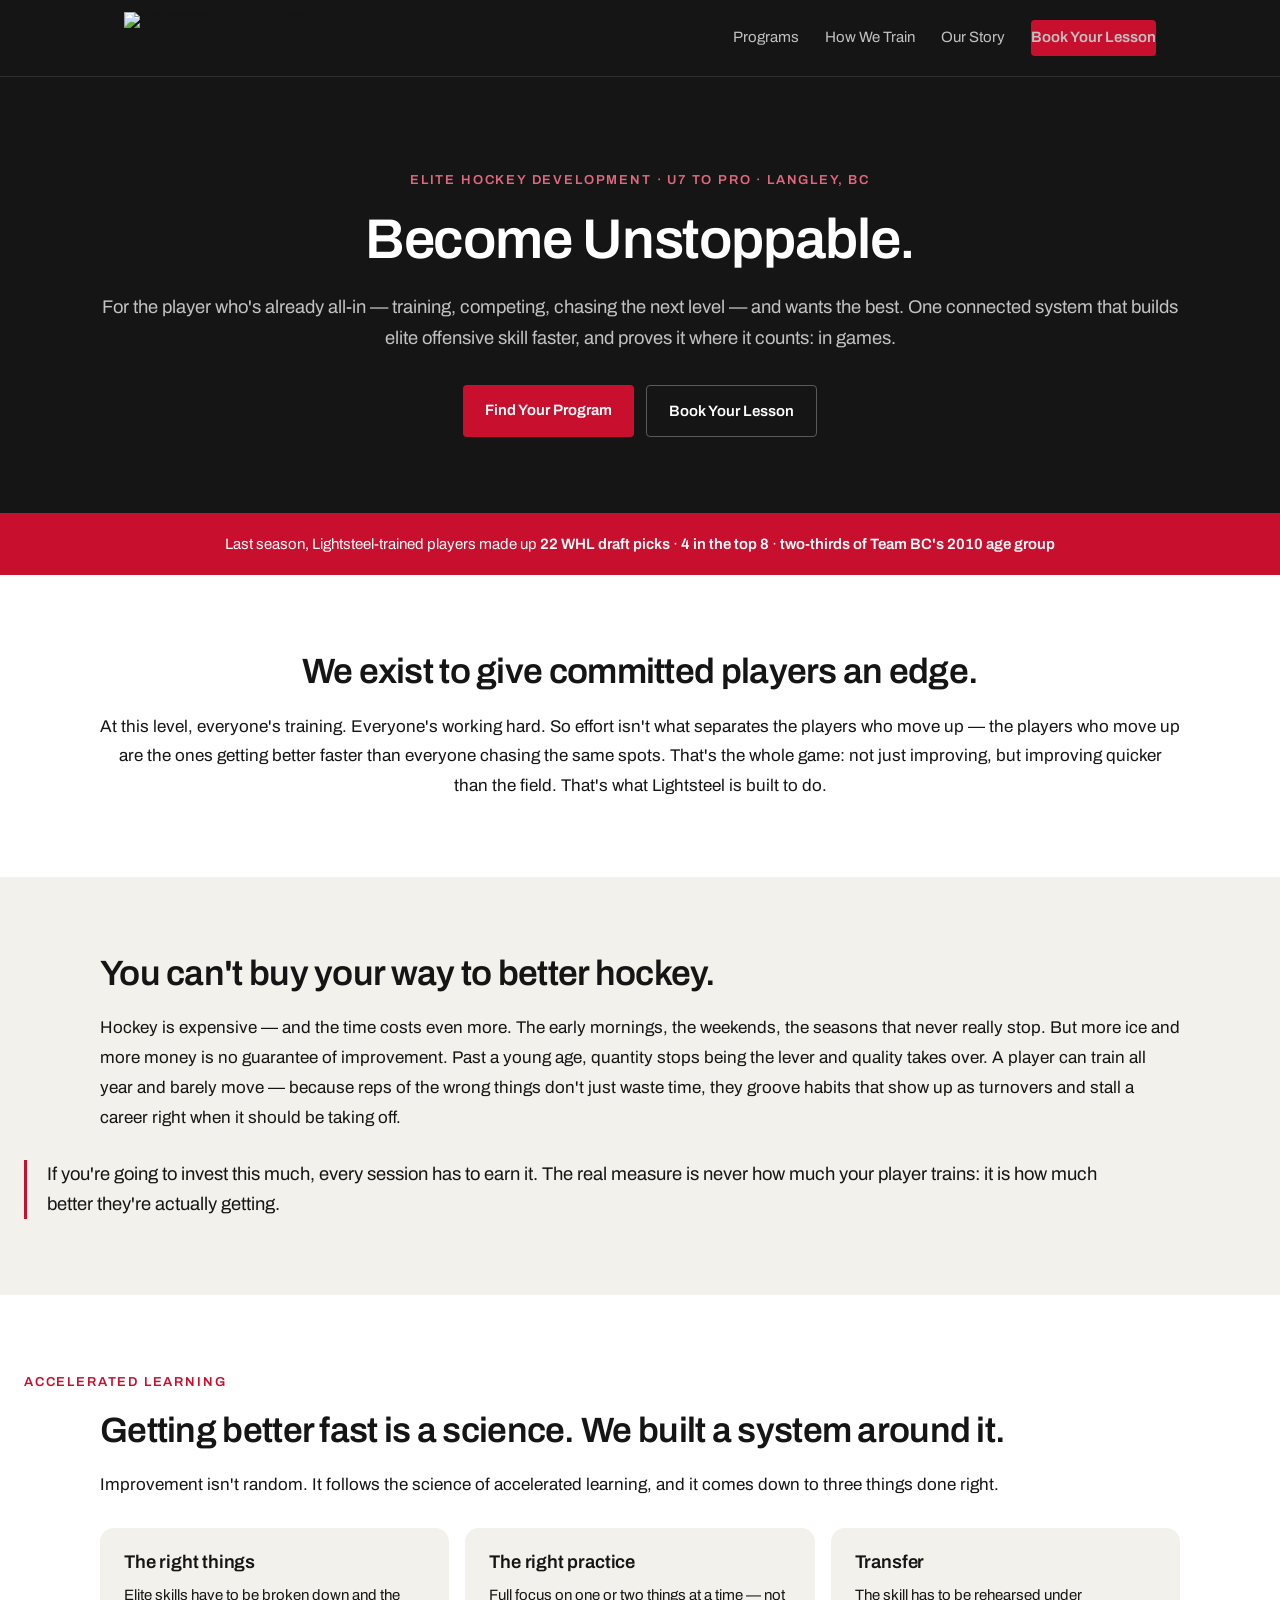
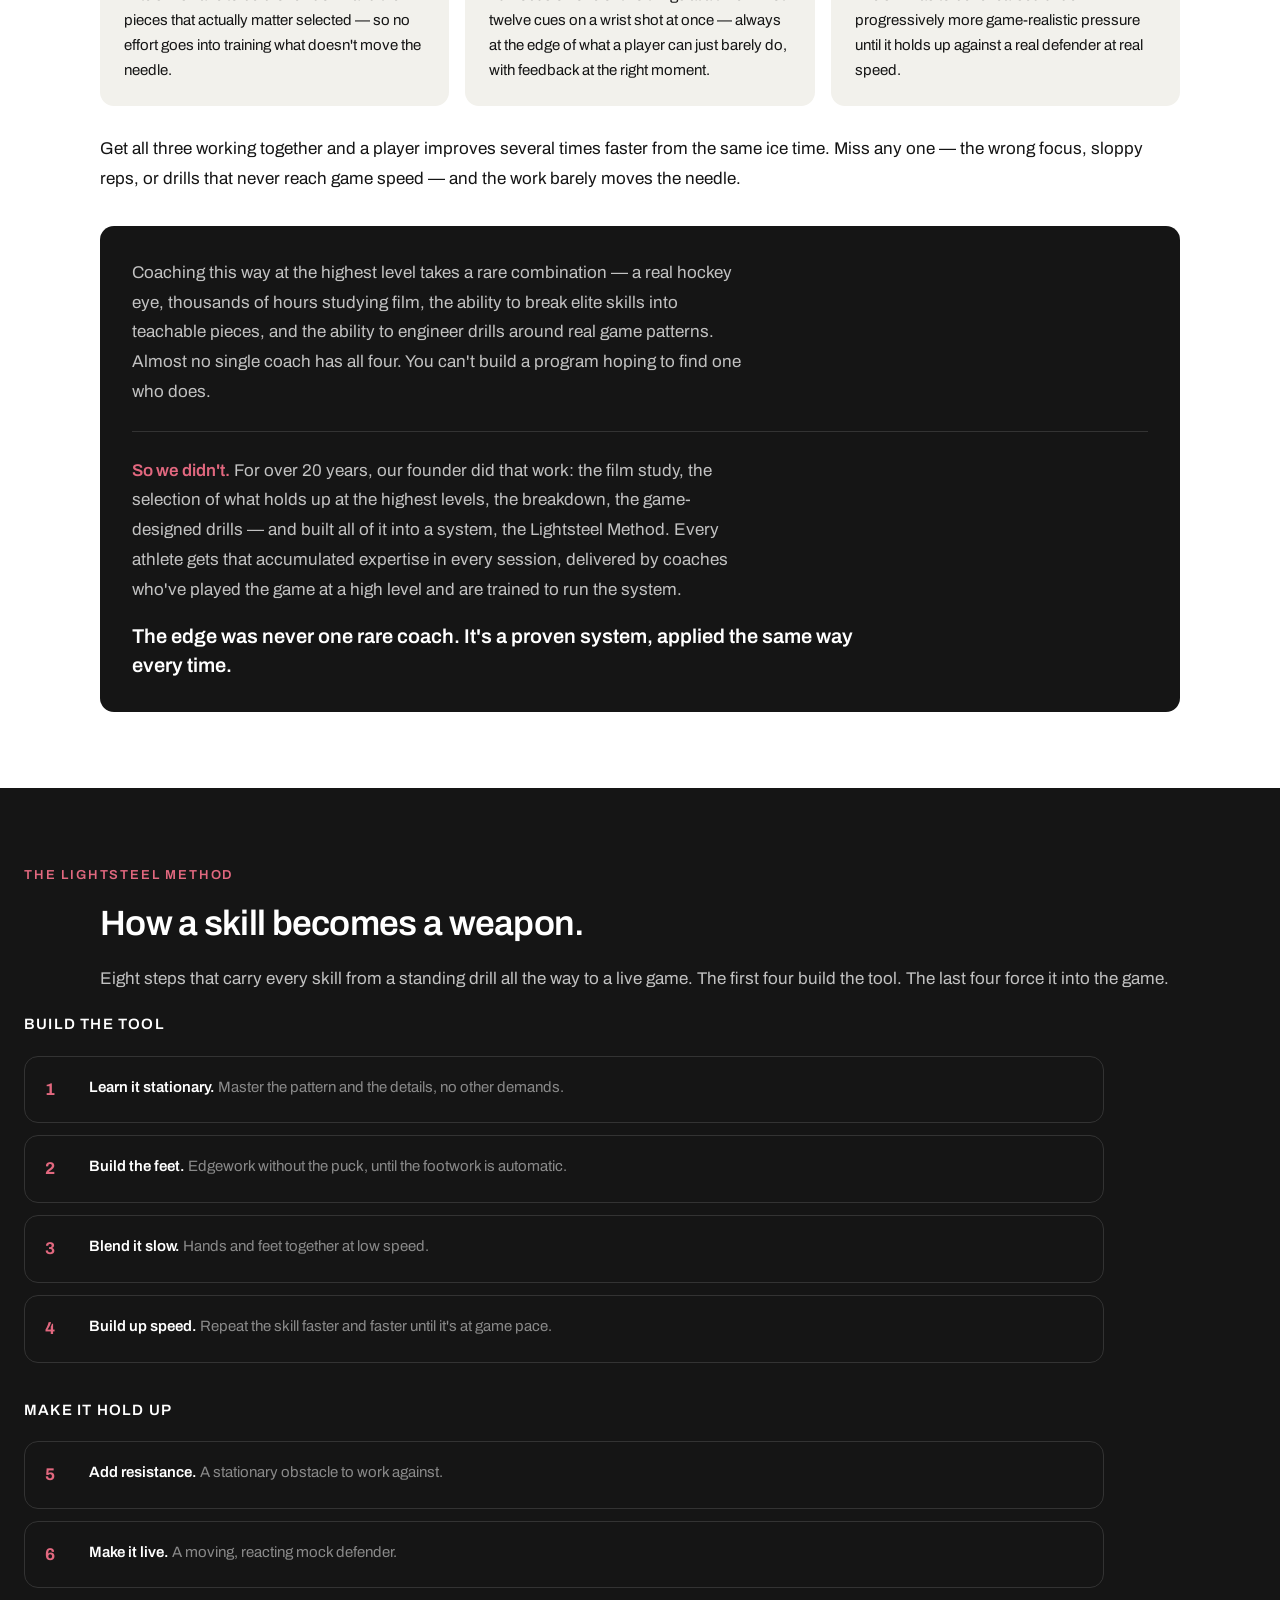
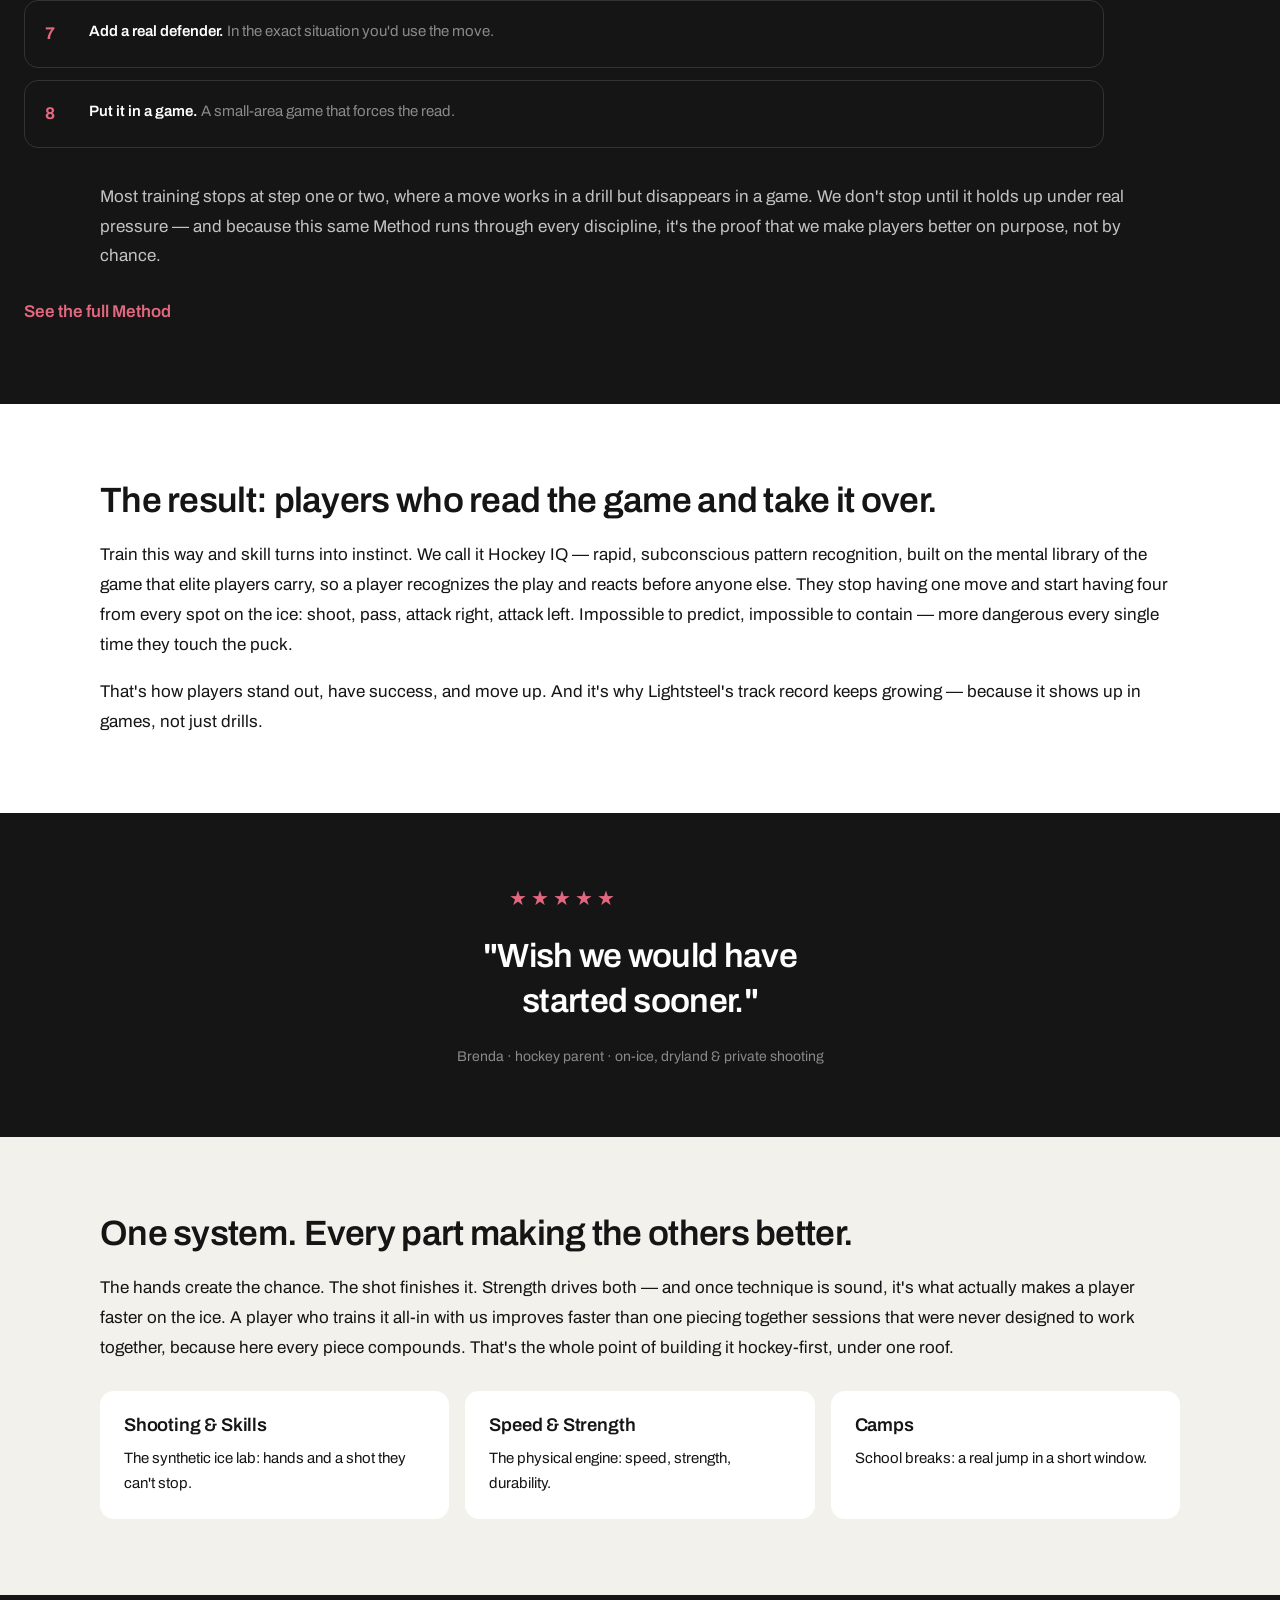
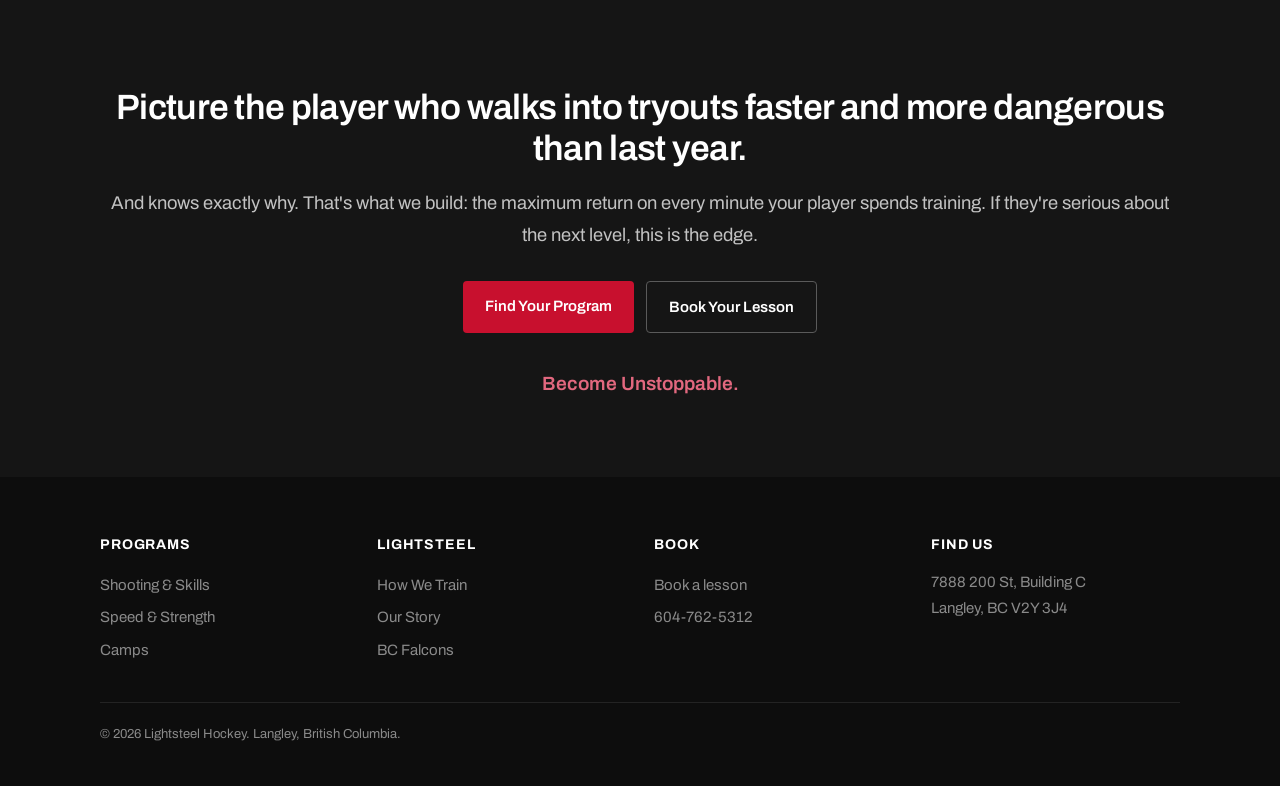
==== commit 5aed133d: "Add files via upload" ====
--- a/index.html
+++ b/index.html
@@ -8,6 +8,7 @@
 <link rel="preconnect" href="https://fonts.googleapis.com">
 <link rel="preconnect" href="https://fonts.gstatic.com" crossorigin>
 <link href="https://fonts.googleapis.com/css2?family=Archivo:wght@400;500;600;700&display=swap" rel="stylesheet">
+<link rel="icon" type="image/png" href="/favicon.png">
 <link rel="stylesheet" href="/styles.css">
 </head>
 <body>
@@ -15,7 +16,7 @@
 
 <header class="hdr">
   <div class="hdr-in">
-    <a class="brand" href="/">LIGHTSTEEL</a>
+    <a class="brand" href="/"><img src="/logo-lightsteel-white.png" alt="Lightsteel Elite Hockey" width="224" height="52"></a>
     <nav class="nav" aria-label="Main">
       <div class="drop">
         <button type="button" aria-haspopup="true">Programs</button>
@@ -185,5 +186,30 @@
   <p class="legal">© <span id="yr">2026</span> Lightsteel Hockey. Langley, British Columbia.</p>
 </footer>
 <script>document.getElementById('yr').textContent=new Date().getFullYear();</script>
+<script>
+document.querySelectorAll('.drop').forEach(function (d) {
+  var btn = d.querySelector('button');
+  btn.setAttribute('aria-expanded', 'false');
+  btn.addEventListener('click', function (e) {
+    e.stopPropagation();
+    var open = d.classList.toggle('open');
+    btn.setAttribute('aria-expanded', open ? 'true' : 'false');
+  });
+});
+document.addEventListener('click', function () {
+  document.querySelectorAll('.drop.open').forEach(function (d) {
+    d.classList.remove('open');
+    d.querySelector('button').setAttribute('aria-expanded', 'false');
+  });
+});
+document.addEventListener('keydown', function (e) {
+  if (e.key === 'Escape') {
+    document.querySelectorAll('.drop.open').forEach(function (d) {
+      d.classList.remove('open');
+      d.querySelector('button').setAttribute('aria-expanded', 'false');
+    });
+  }
+});
+</script>
 </body>
 </html>
--- a/styles.css
+++ b/styles.css
@@ -61,13 +61,12 @@
 }
 .hdr-in {
   max-width: var(--wrap); margin: 0 auto;
-  padding: 14px 24px;
+  padding: 12px 24px;
   display: flex; align-items: center; justify-content: space-between; gap: 20px;
 }
-.brand {
-  color: #fff; font-weight: 700; letter-spacing: .09em;
-  font-size: 16px; text-decoration: none;
-}
+.brand { display: block; line-height: 0; text-decoration: none; }
+.brand img { height: 52px; width: auto; }
+@media (max-width: 560px) { .brand img { height: 40px; } }
 .nav { display: flex; align-items: center; gap: 26px; }
 .nav a {
   color: var(--on-dark-soft); text-decoration: none; font-size: 15px;
@@ -89,7 +88,15 @@
   border-radius: 12px; padding: 10px; min-width: 260px;
   display: none; flex-direction: column; gap: 2px;
 }
-.drop:hover .drop-menu, .drop:focus-within .drop-menu { display: flex; }
+/* invisible bridge so the menu survives the gap between button and panel */
+.drop-menu::before {
+  content: ''; position: absolute;
+  top: -16px; left: 0; right: 0; height: 16px;
+}
+.drop:hover .drop-menu,
+.drop:focus-within .drop-menu,
+.drop.open .drop-menu { display: flex; }
+.drop.open > button, .drop:hover > button { color: #fff; }
 .drop-menu a {
   padding: 10px 12px; border-radius: 8px; border: 0;
   color: #fff; font-size: 15px;
@@ -285,4 +292,5 @@
   body { font-size: 16px; }
   .nav .hide-sm { display: none; }
   .drop-menu { position: static; display: flex; margin-top: 10px; }
-}
+  .drop-menu::before { display: none; }
+}
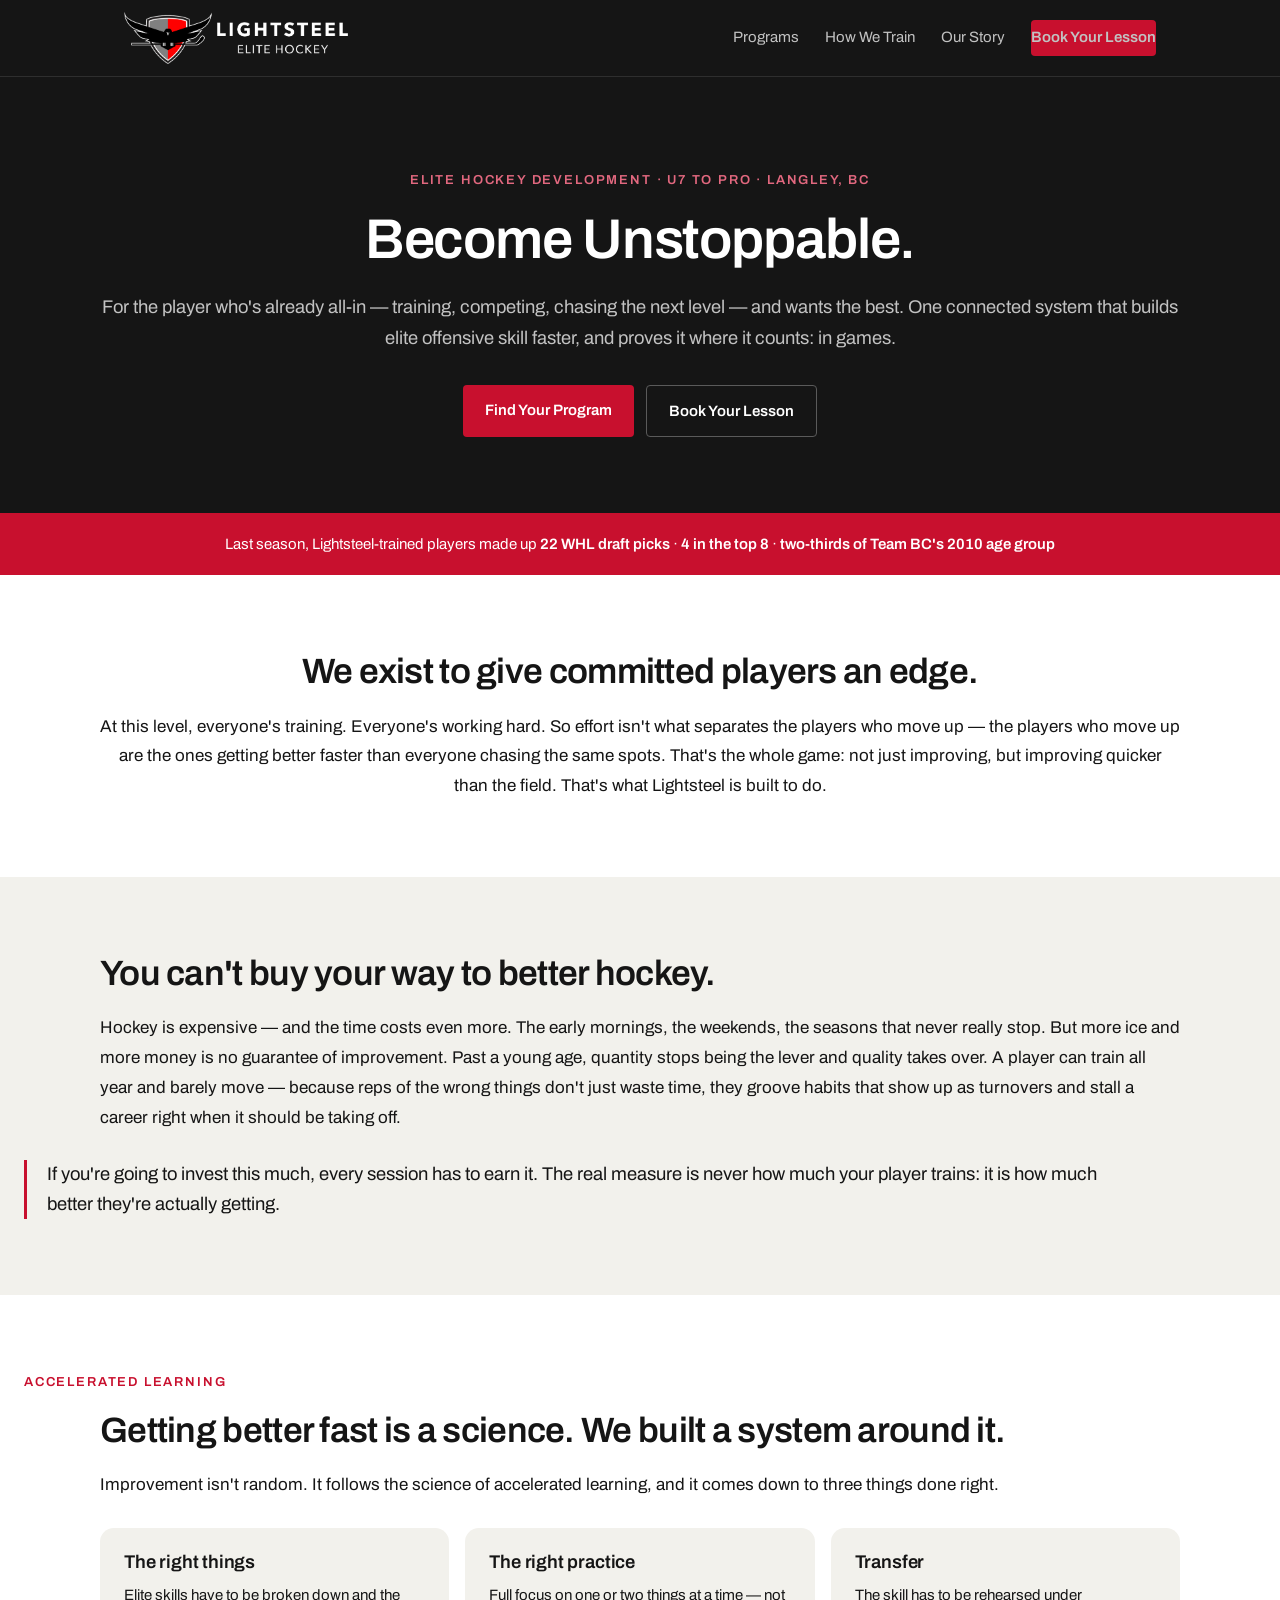
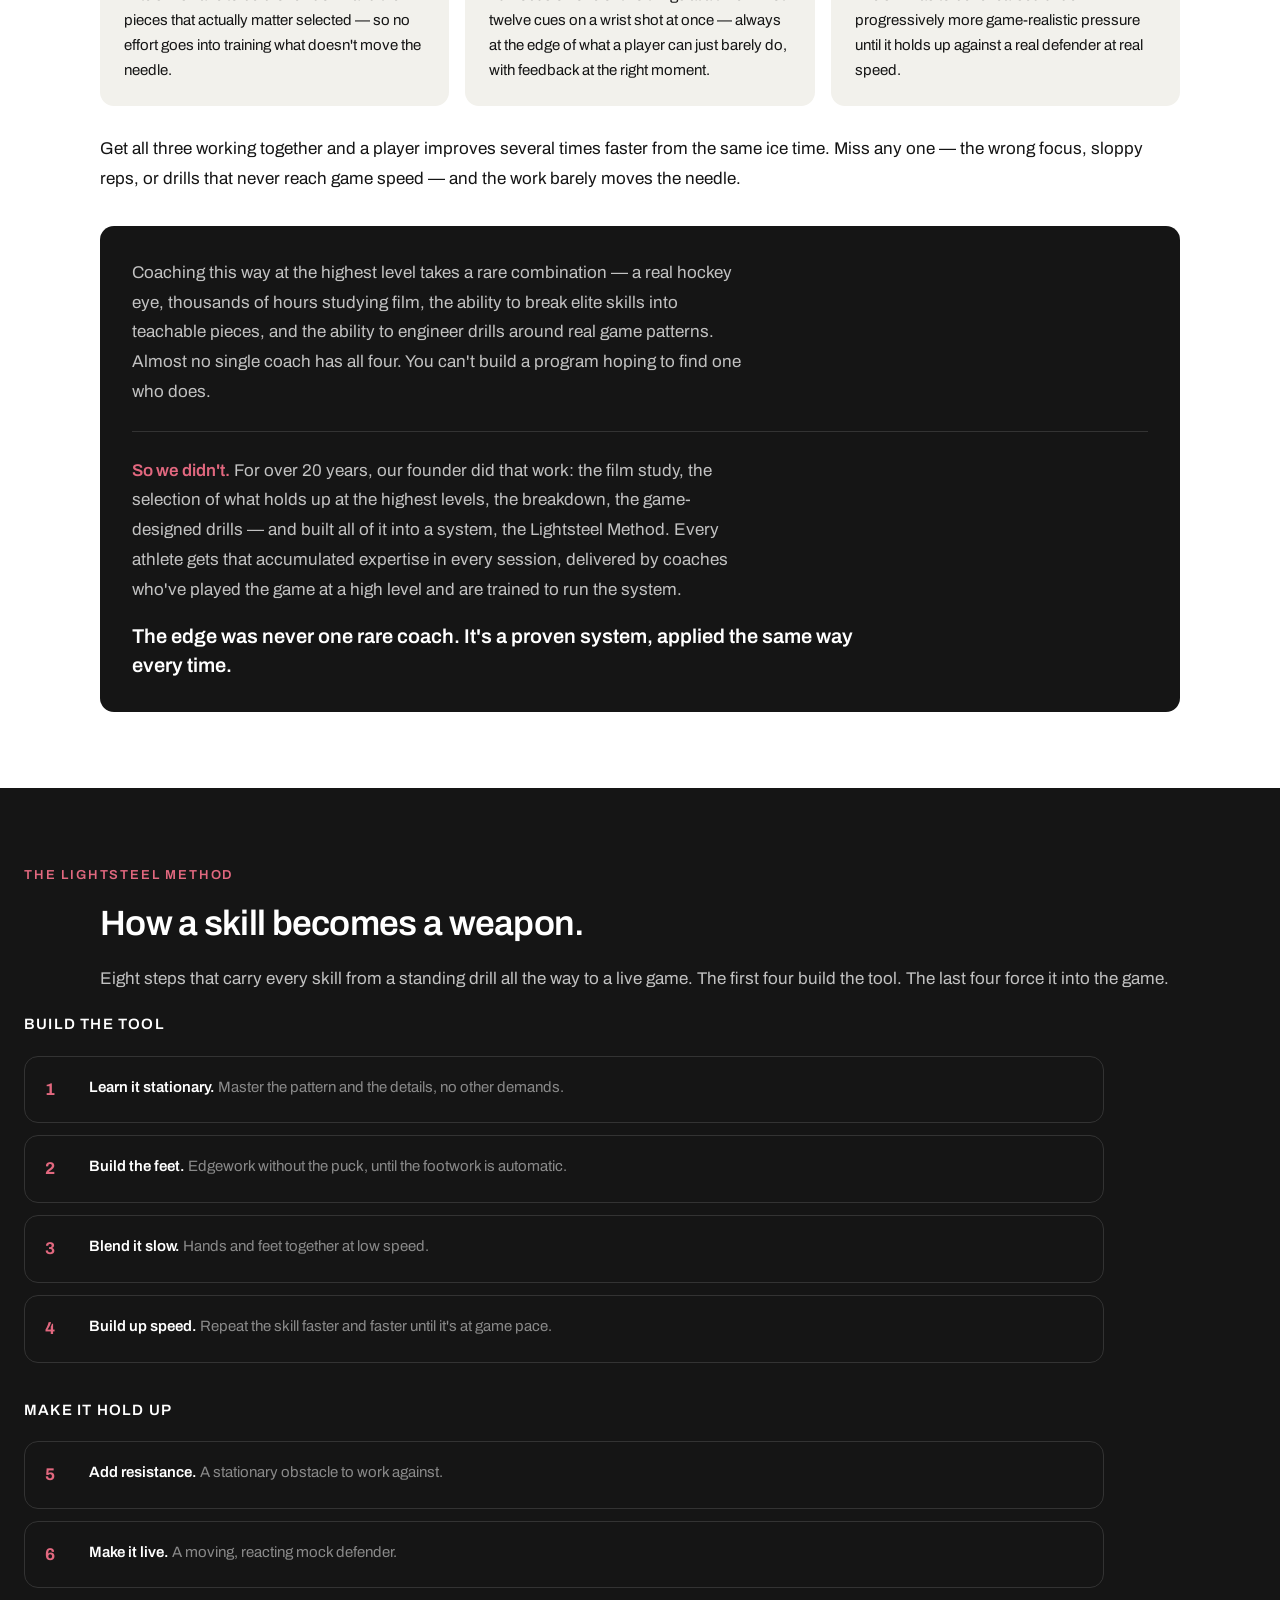
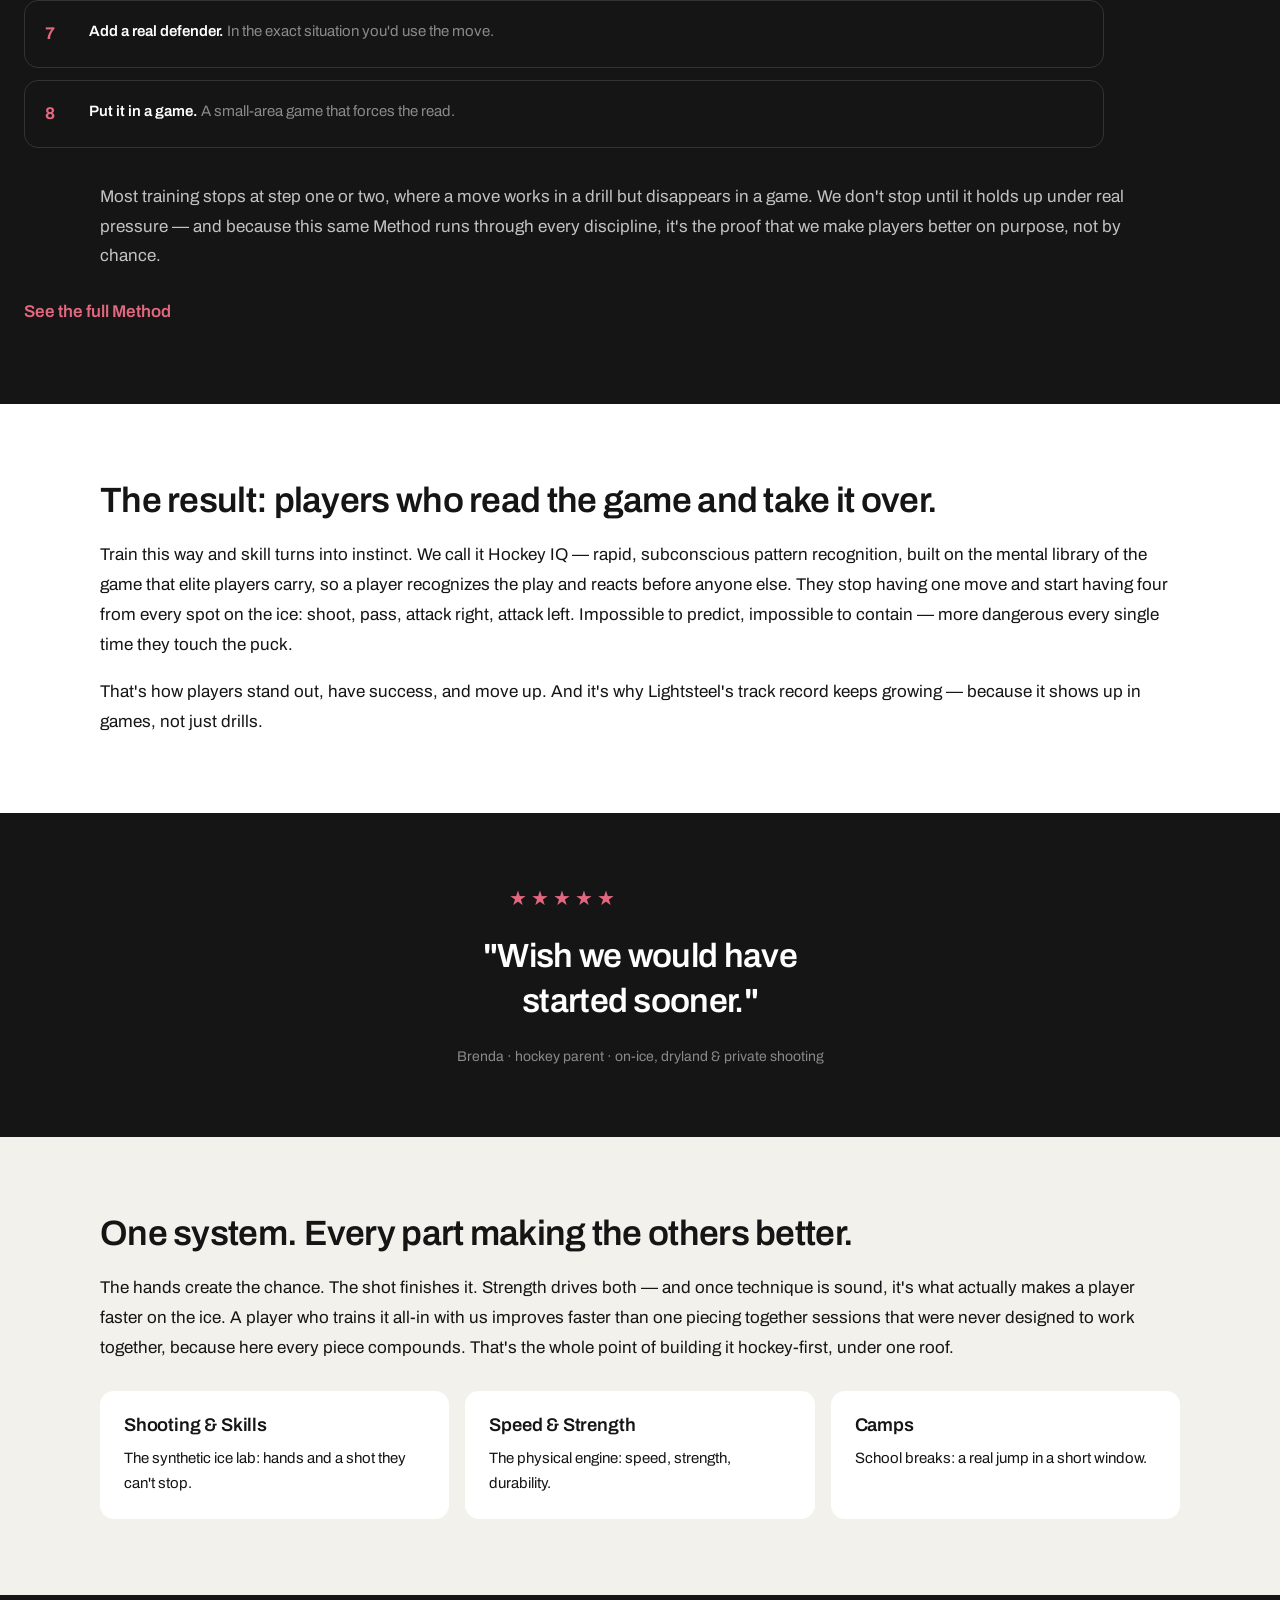
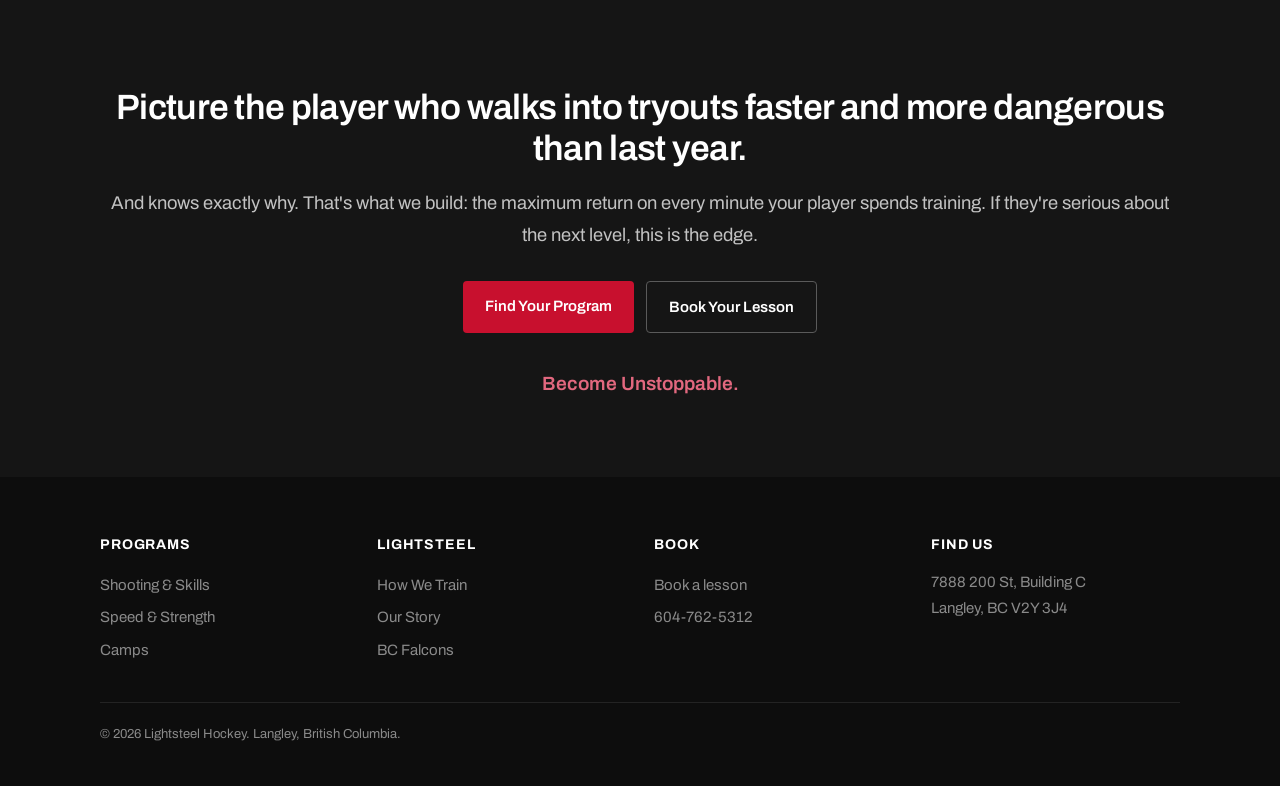
==== commit c85f90bb: "Add files via upload" ====
--- a/index.html
+++ b/index.html
@@ -17,7 +17,8 @@
 <header class="hdr">
   <div class="hdr-in">
     <a class="brand" href="/"><img src="/logo-lightsteel-white.png" alt="Lightsteel Elite Hockey" width="224" height="52"></a>
-    <nav class="nav" aria-label="Main">
+    <button class="menu-btn" type="button" aria-label="Menu" aria-expanded="false" aria-controls="sitenav"><span></span><span></span><span></span></button>
+      <nav class="nav" id="sitenav" aria-label="Main">
       <div class="drop">
         <button type="button" aria-haspopup="true">Programs</button>
         <div class="drop-menu">
@@ -26,8 +27,8 @@
           <a href="/camps">Camps<span>A real jump in a short window</span></a>
         </div>
       </div>
-      <a href="/how-we-train" class="hide-sm">How We Train</a>
-      <a href="/our-story" class="hide-sm">Our Story</a>
+      <a href="/how-we-train">How We Train</a>
+      <a href="/our-story">Our Story</a>
       <a class="btn btn-sm" href="https://goteamup.com/p/12581119-lightsteel-hockey/">Book Your Lesson</a>
     </nav>
   </div>
@@ -187,29 +188,38 @@
 </footer>
 <script>document.getElementById('yr').textContent=new Date().getFullYear();</script>
 <script>
-document.querySelectorAll('.drop').forEach(function (d) {
-  var btn = d.querySelector('button');
-  btn.setAttribute('aria-expanded', 'false');
-  btn.addEventListener('click', function (e) {
+(function () {
+  var nav = document.getElementById('sitenav');
+  var burger = document.querySelector('.menu-btn');
+
+  burger.addEventListener('click', function (e) {
     e.stopPropagation();
-    var open = d.classList.toggle('open');
-    btn.setAttribute('aria-expanded', open ? 'true' : 'false');
+    var open = nav.classList.toggle('open');
+    burger.setAttribute('aria-expanded', open ? 'true' : 'false');
   });
-});
-document.addEventListener('click', function () {
-  document.querySelectorAll('.drop.open').forEach(function (d) {
-    d.classList.remove('open');
-    d.querySelector('button').setAttribute('aria-expanded', 'false');
+
+  document.querySelectorAll('.drop').forEach(function (d) {
+    var b = d.querySelector('button');
+    b.setAttribute('aria-expanded', 'false');
+    b.addEventListener('click', function (e) {
+      e.stopPropagation();
+      var open = d.classList.toggle('open');
+      b.setAttribute('aria-expanded', open ? 'true' : 'false');
+    });
   });
-});
-document.addEventListener('keydown', function (e) {
-  if (e.key === 'Escape') {
+
+  function closeAll() {
+    nav.classList.remove('open');
+    burger.setAttribute('aria-expanded', 'false');
     document.querySelectorAll('.drop.open').forEach(function (d) {
       d.classList.remove('open');
       d.querySelector('button').setAttribute('aria-expanded', 'false');
     });
   }
-});
+  document.addEventListener('click', closeAll);
+  nav.addEventListener('click', function (e) { e.stopPropagation(); });
+  document.addEventListener('keydown', function (e) { if (e.key === 'Escape') closeAll(); });
+})();
 </script>
 </body>
 </html>
--- a/styles.css
+++ b/styles.css
@@ -55,18 +55,20 @@
 /* ---------- header ---------- */
 
 .hdr {
-  position: sticky; top: 0; z-index: 50;
+  position: sticky; top: 0; z-index: 50; position: -webkit-sticky;
   background: var(--dark);
   border-bottom: 1px solid #2e2e2e;
 }
 .hdr-in {
+  position: relative;
   max-width: var(--wrap); margin: 0 auto;
   padding: 12px 24px;
   display: flex; align-items: center; justify-content: space-between; gap: 20px;
 }
 .brand { display: block; line-height: 0; text-decoration: none; }
 .brand img { height: 52px; width: auto; }
-@media (max-width: 560px) { .brand img { height: 40px; } }
+@media (max-width: 860px) { .brand img { height: 42px; } }
+@media (max-width: 400px) { .brand img { height: 36px; } }
 .nav { display: flex; align-items: center; gap: 26px; }
 .nav a {
   color: var(--on-dark-soft); text-decoration: none; font-size: 15px;
@@ -281,16 +283,63 @@
 
 /* ---------- mobile ---------- */
 
-@media (max-width: 780px) {
+/* ---------- mobile menu button ---------- */
+
+.menu-btn {
+  display: none; background: none; border: 0; cursor: pointer;
+  width: 44px; height: 44px; padding: 10px; margin-right: -10px;
+}
+.menu-btn span {
+  display: block; height: 2px; background: #fff; border-radius: 2px;
+  margin: 5px 0; transition: transform .18s ease, opacity .18s ease;
+}
+.menu-btn[aria-expanded="true"] span:nth-child(1) { transform: translateY(7px) rotate(45deg); }
+.menu-btn[aria-expanded="true"] span:nth-child(2) { opacity: 0; }
+.menu-btn[aria-expanded="true"] span:nth-child(3) { transform: translateY(-7px) rotate(-45deg); }
+
+/* ---------- mobile ---------- */
+
+@media (max-width: 860px) {
   .band { padding: 56px 20px; }
   .hero { padding: 64px 20px 56px; }
-  .nav { gap: 16px; }
-  .nav a, .drop > button { font-size: 14px; }
-  .hdr-in { flex-wrap: wrap; }
-}
+  .hdr-in { padding: 10px 20px; }
+  .menu-btn { display: block; }
+
+  .nav {
+    display: none;
+    position: absolute; left: 0; right: 0; top: 100%;
+    background: var(--dark); border-bottom: 1px solid #2e2e2e;
+    flex-direction: column; align-items: stretch; gap: 0;
+    padding: 8px 20px 22px;
+  }
+  .nav.open { display: flex; }
+  .nav > a, .drop > button {
+    font-size: 17px; padding: 14px 0; width: 100%; text-align: left;
+    border-bottom: 1px solid #262626;
+  }
+  .nav a[aria-current="page"] { border-bottom-color: #262626; }
+  .drop { width: 100%; }
+  .drop > button { display: none; }
+
+  /* programs listed inline on mobile — no second tap needed */
+  .drop-menu {
+    position: static; display: flex; background: none; border: 0;
+    padding: 0; min-width: 0; border-radius: 0;
+  }
+  .drop-menu::before { display: none; }
+  .drop-menu a {
+    padding: 14px 0; border-radius: 0; font-size: 17px;
+    border-bottom: 1px solid #262626;
+  }
+  .drop-menu a:hover { background: none; }
+  .drop-menu a span { font-size: 14px; margin-top: 2px; }
+
+  .nav .btn {
+    margin-top: 18px; text-align: center; font-size: 16px; padding: 15px 22px;
+  }
+}
+
 @media (max-width: 560px) {
   body { font-size: 16px; }
-  .nav .hide-sm { display: none; }
-  .drop-menu { position: static; display: flex; margin-top: 10px; }
-  .drop-menu::before { display: none; }
-}
+  .band { padding: 48px 18px; }
+}
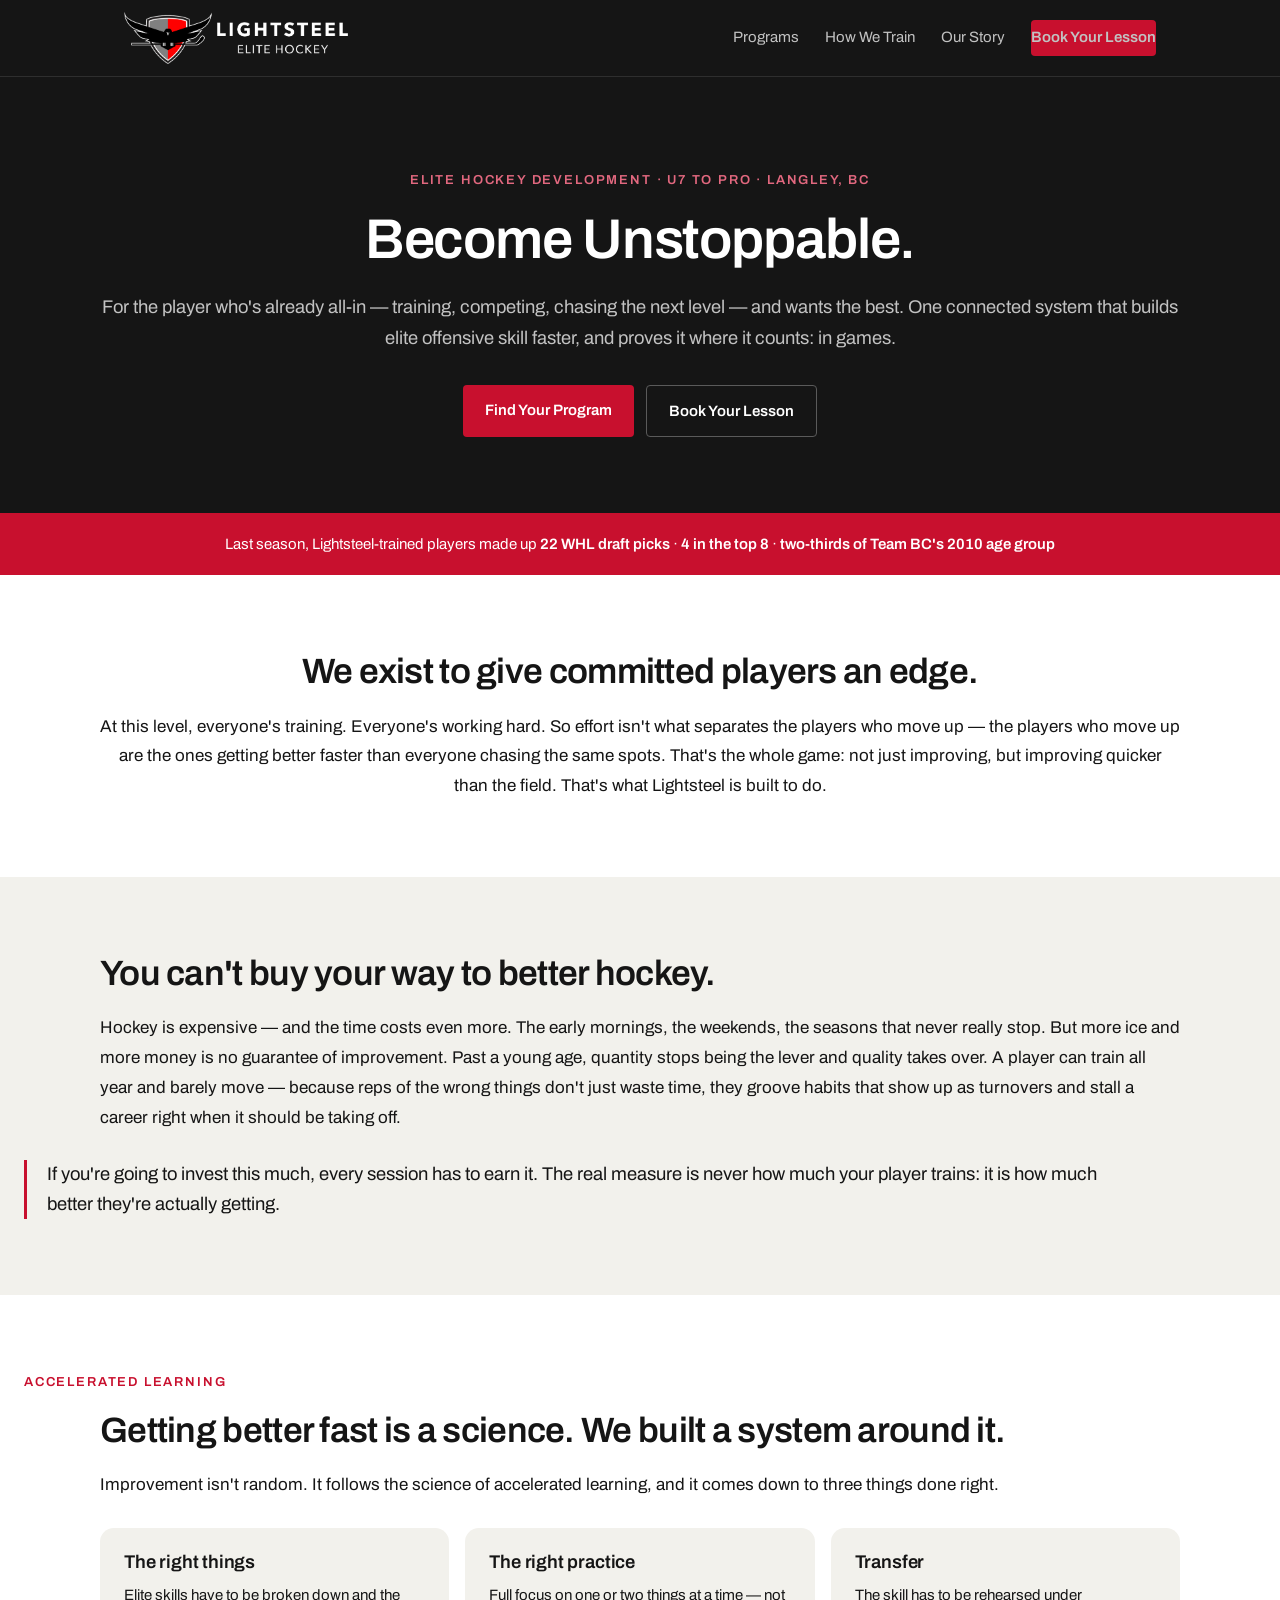
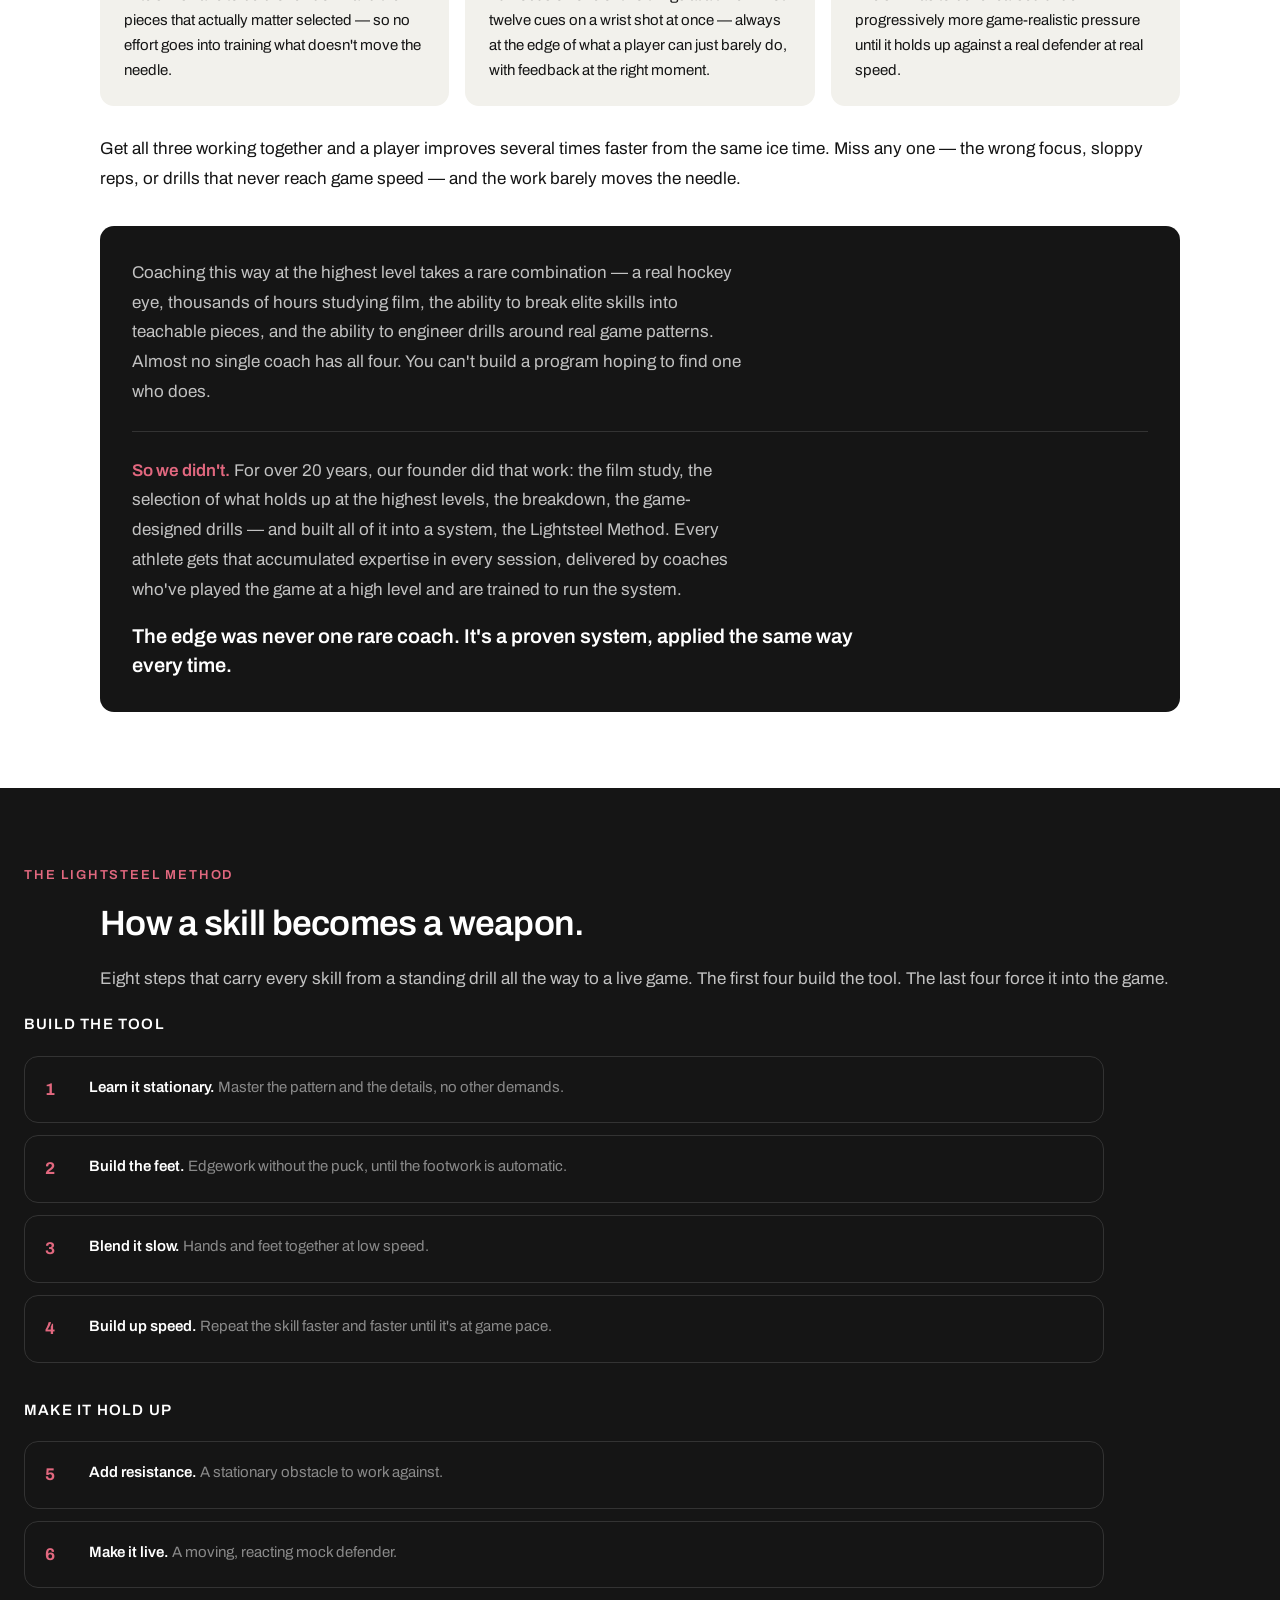
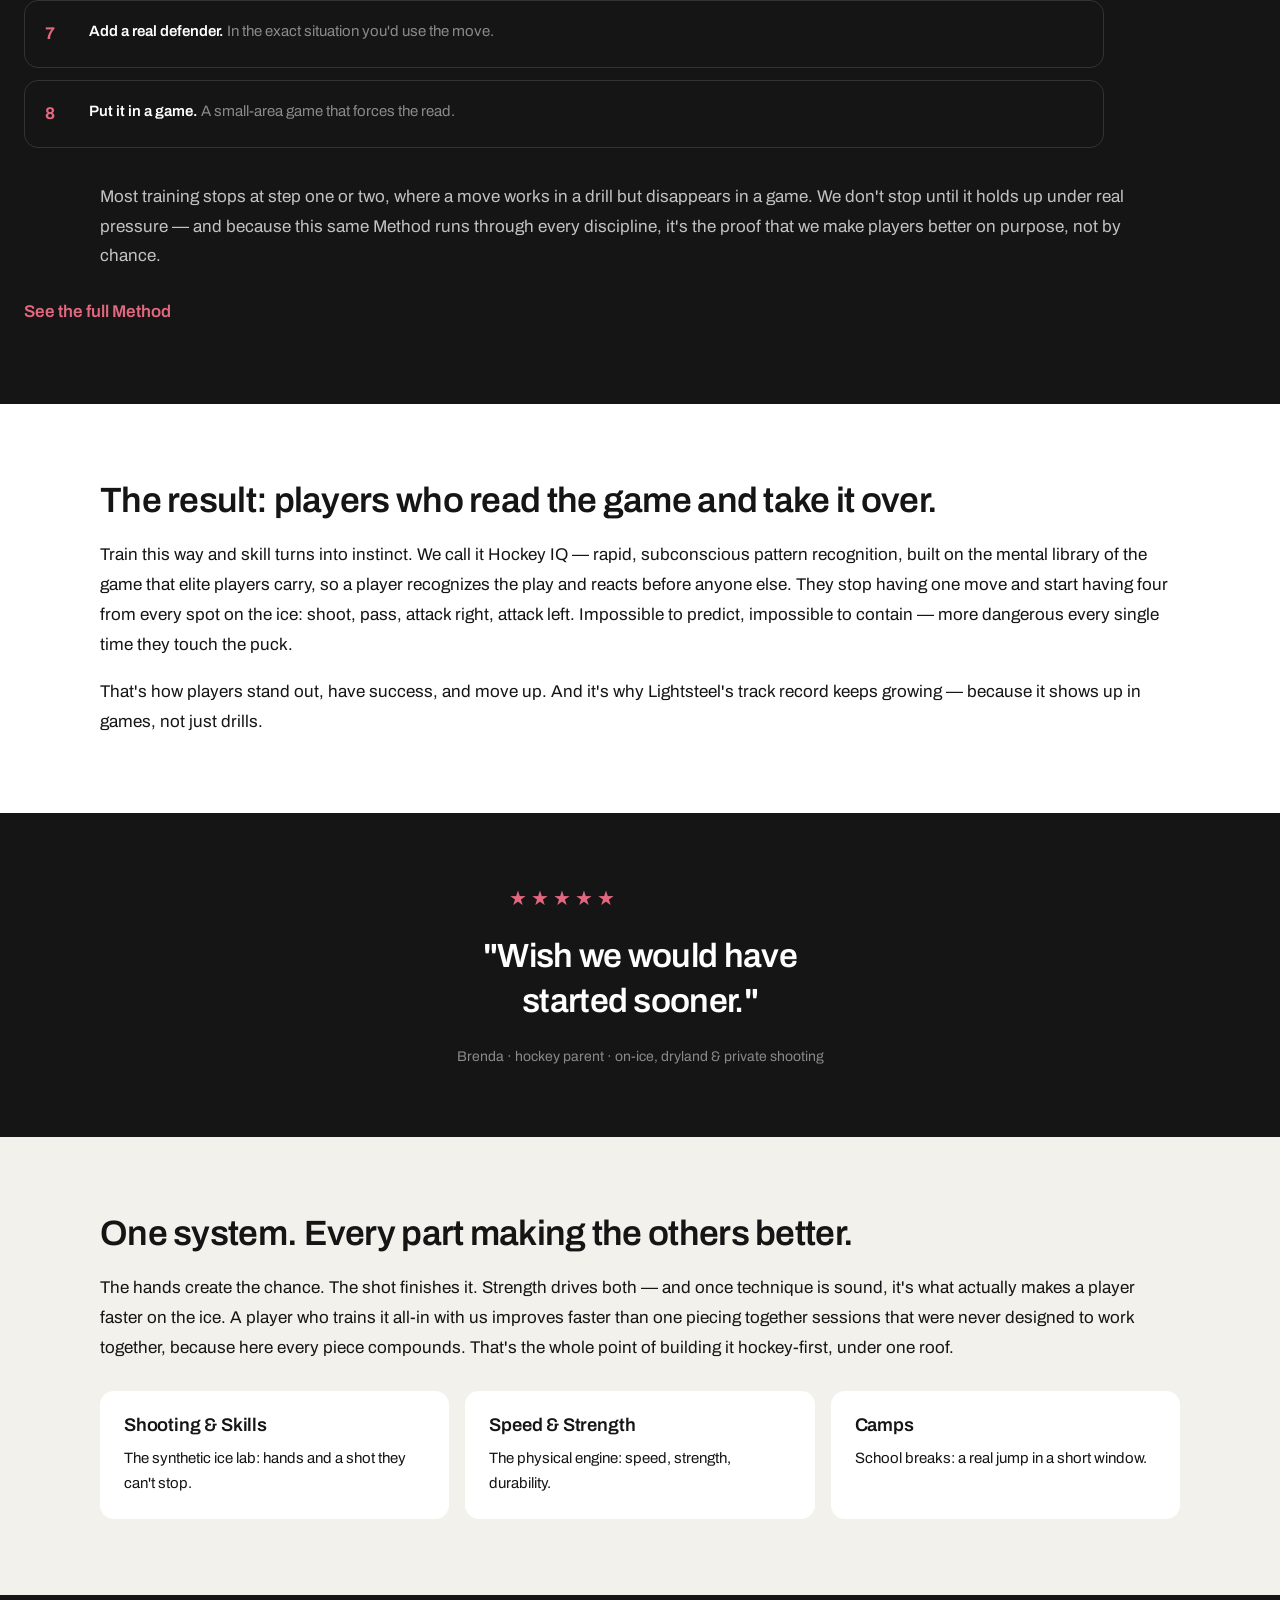
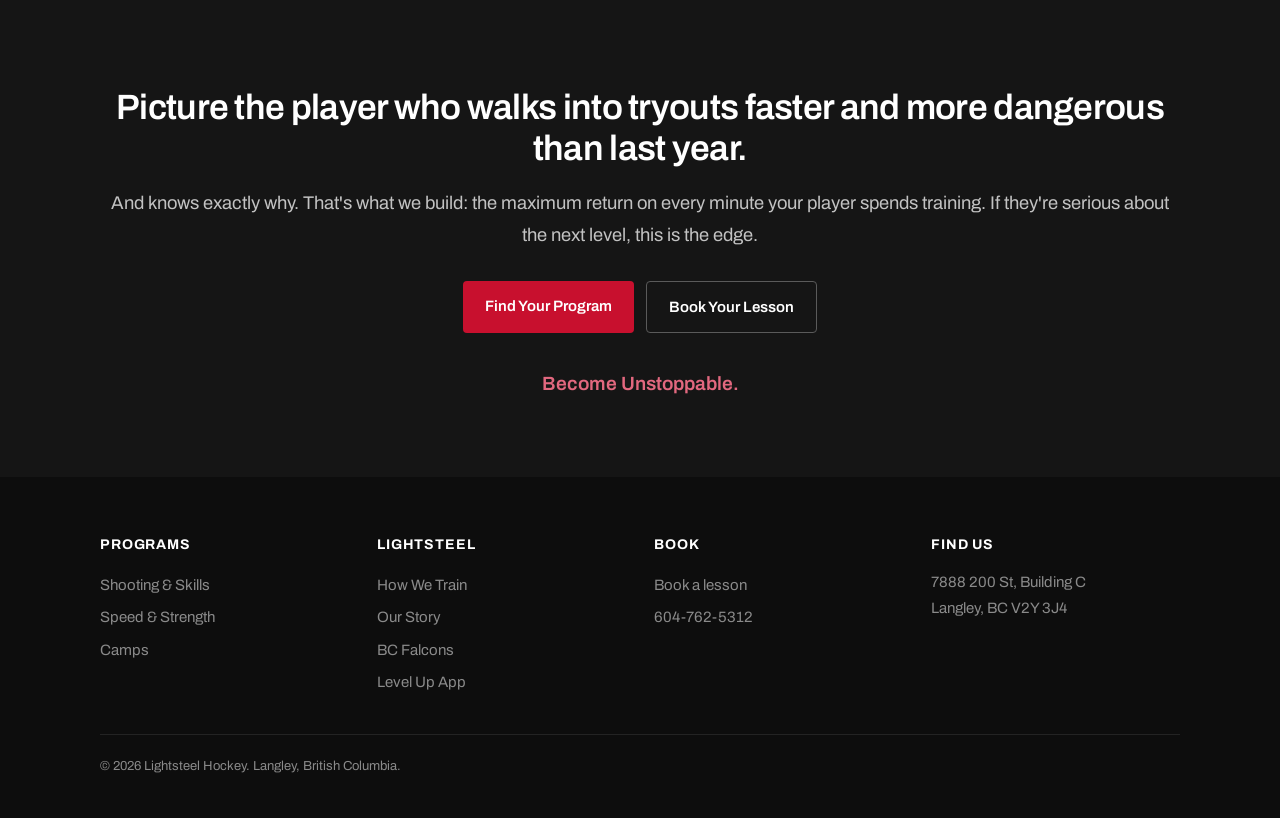
==== commit 1419acd7: "Add Level Up link to Programs menu and footer Adds a fourth Programs dropdown item and a footer link" ====
--- a/index.html
+++ b/index.html
@@ -25,6 +25,7 @@
           <a href="/shooting-and-skills">Shooting &amp; Skills<span>The synthetic ice lab</span></a>
           <a href="/speed-and-strength">Speed &amp; Strength<span>The physical engine</span></a>
           <a href="/camps">Camps<span>A real jump in a short window</span></a>
+          <a href="https://www.levelup.hockey/lightsteel">Level Up App<span>Train at home between sessions</span></a>
         </div>
       </div>
       <a href="/how-we-train">How We Train</a>
@@ -173,6 +174,7 @@
       <a href="/how-we-train">How We Train</a>
       <a href="/our-story">Our Story</a>
       <a href="https://bcfalcons.com">BC Falcons</a>
+      <a href="https://www.levelup.hockey/lightsteel">Level Up App</a>
     </div>
     <div>
       <h4>Book</h4>
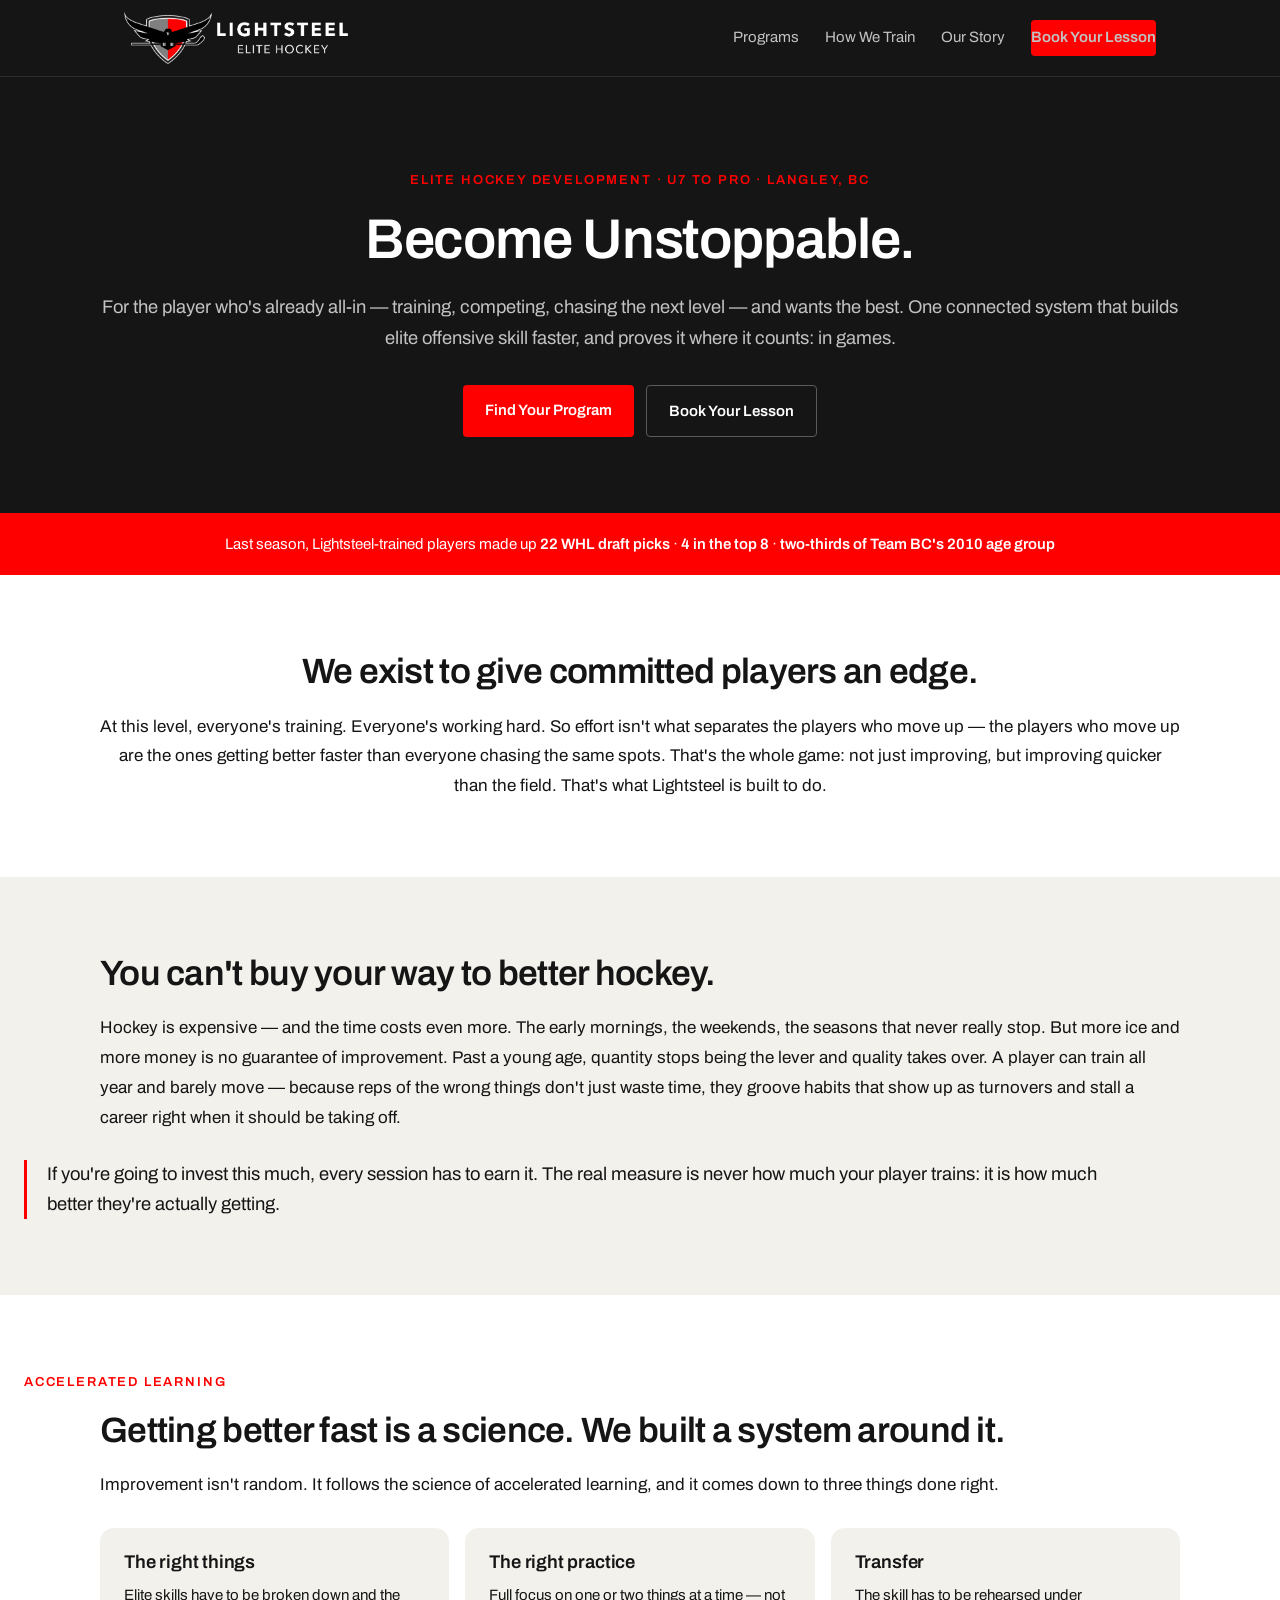
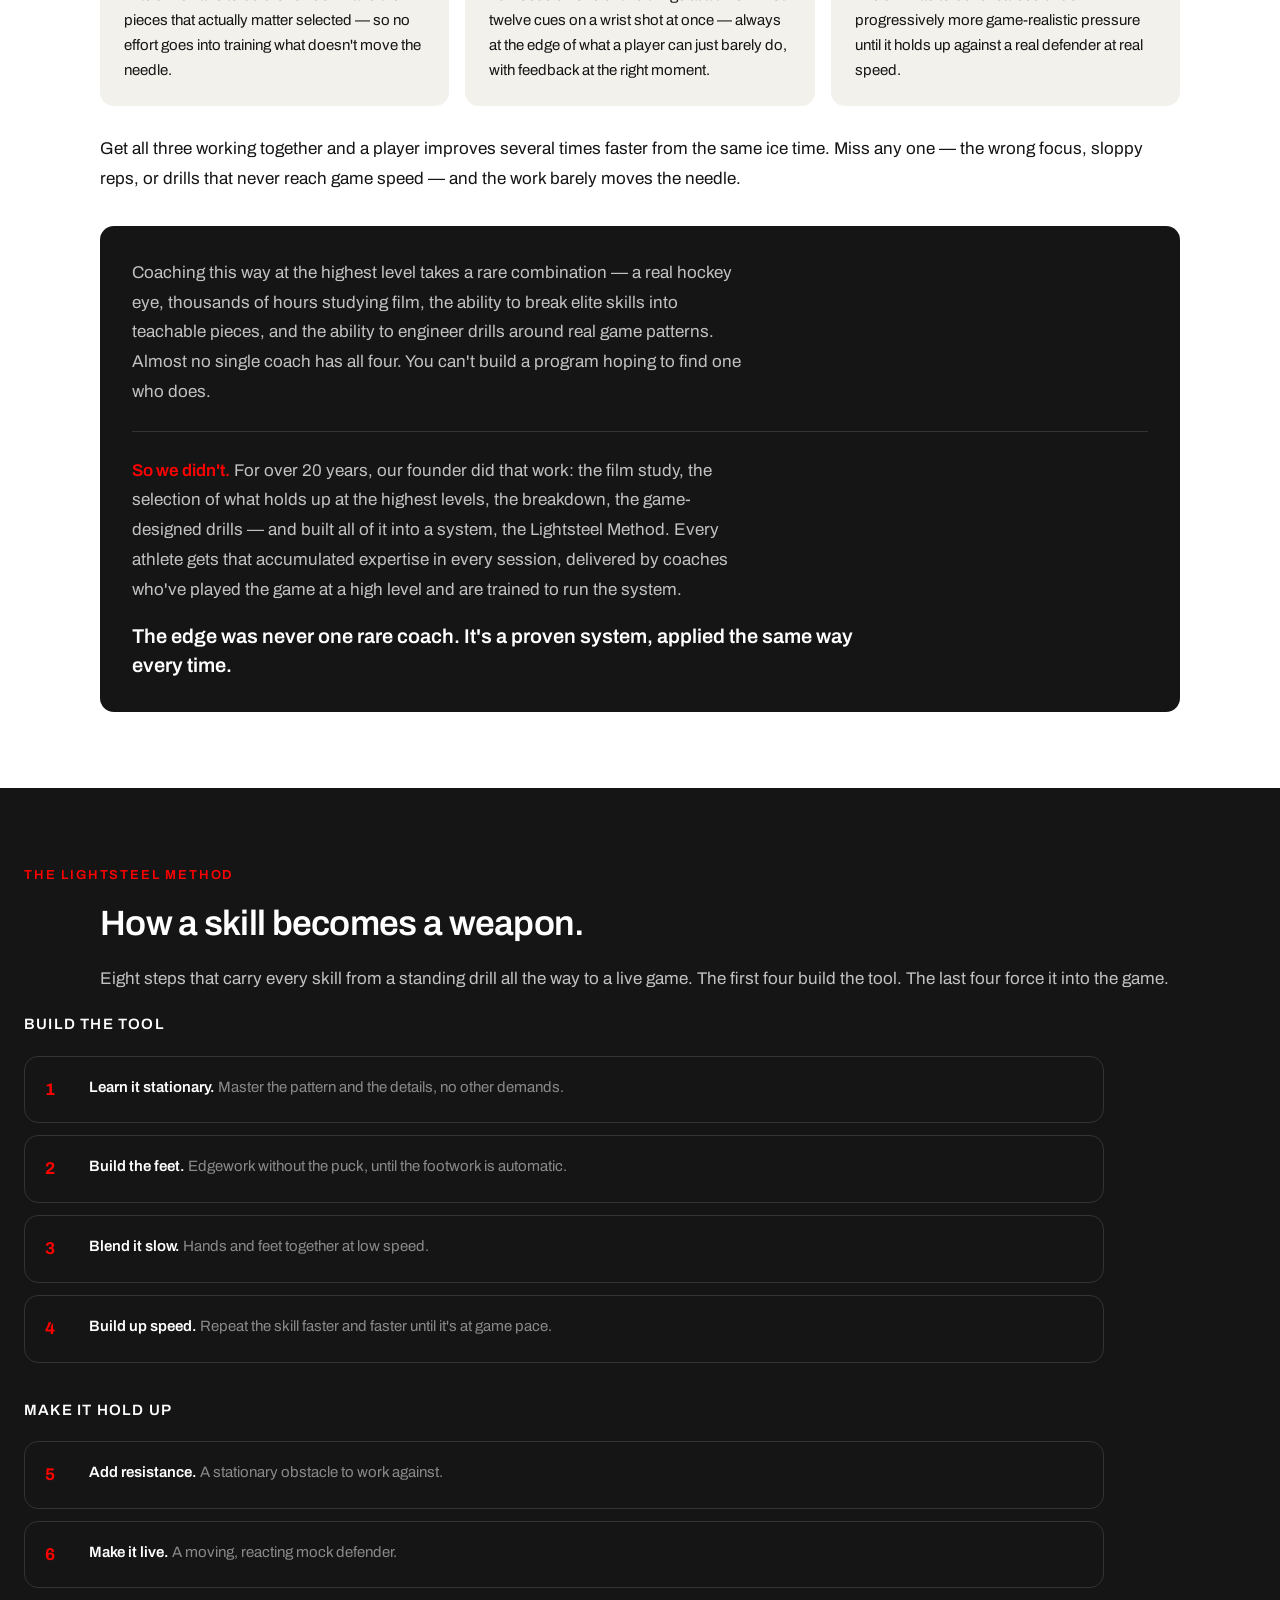
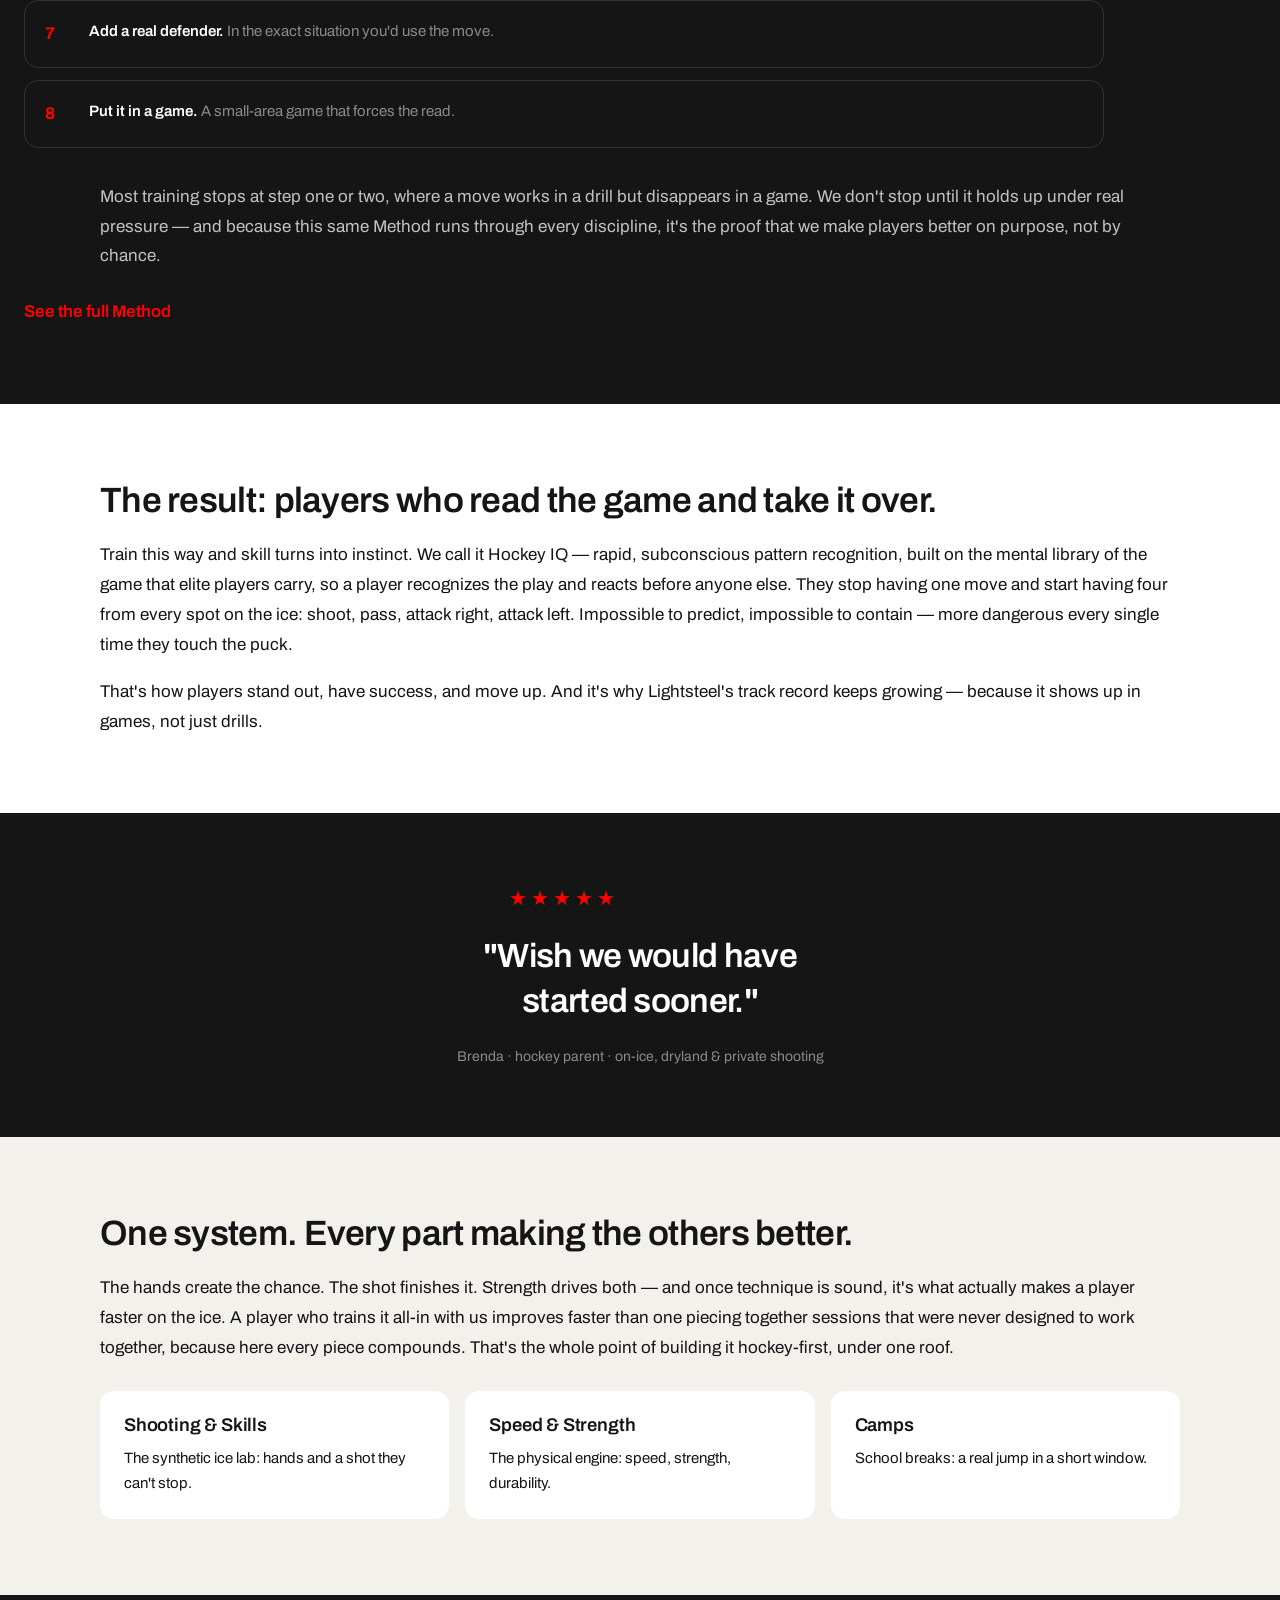
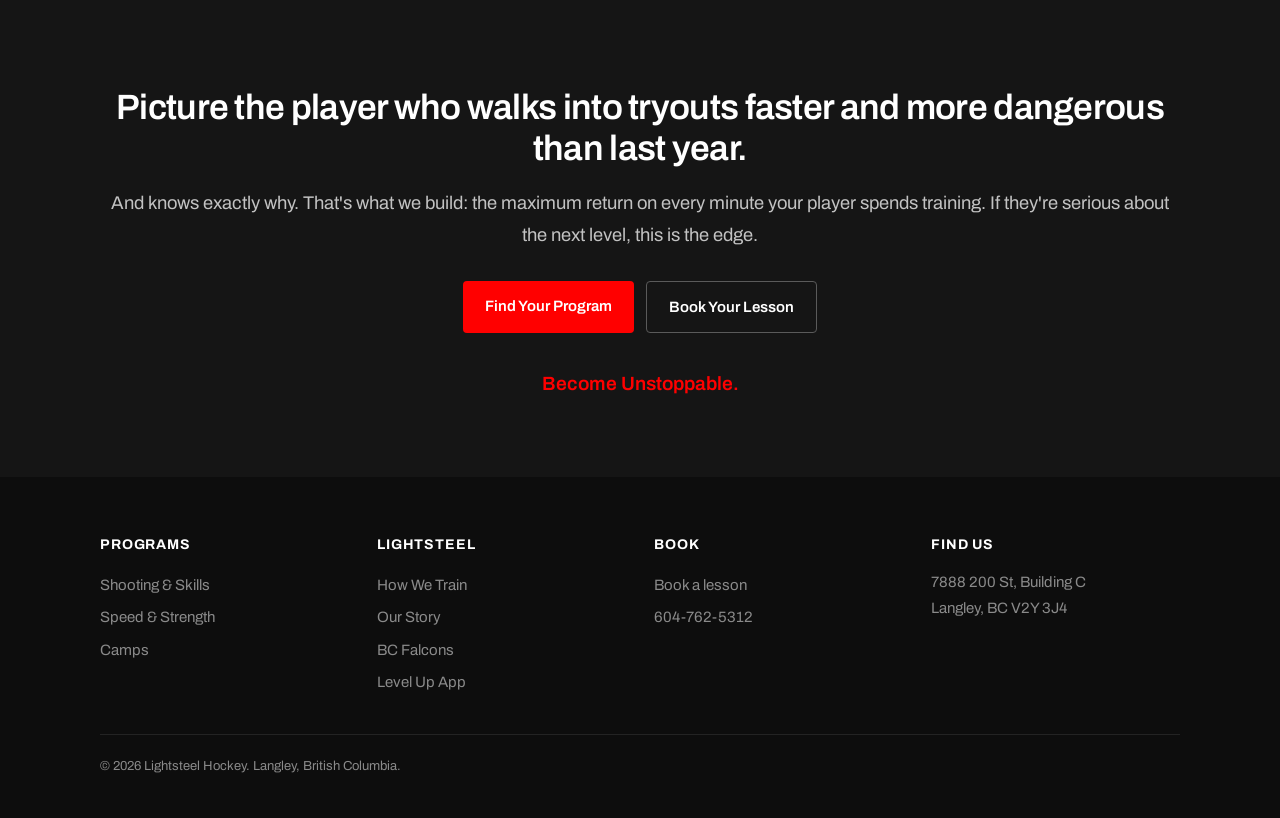
==== commit 80eee0d9: "Tracking for LU link" ====
--- a/index.html
+++ b/index.html
@@ -25,7 +25,7 @@
           <a href="/shooting-and-skills">Shooting &amp; Skills<span>The synthetic ice lab</span></a>
           <a href="/speed-and-strength">Speed &amp; Strength<span>The physical engine</span></a>
           <a href="/camps">Camps<span>A real jump in a short window</span></a>
-          <a href="https://www.levelup.hockey/lightsteel">Level Up App<span>Train at home between sessions</span></a>
+          <a href="https://www.levelup.hockey/lightsteel?utm_source=lightsteelhockey&amp;utm_medium=referral&amp;utm_campaign=lightsteel-discount&amp;utm_content=programs-menu">Level Up App<span>Train at home between sessions</span></a>
         </div>
       </div>
       <a href="/how-we-train">How We Train</a>
@@ -174,7 +174,7 @@
       <a href="/how-we-train">How We Train</a>
       <a href="/our-story">Our Story</a>
       <a href="https://bcfalcons.com">BC Falcons</a>
-      <a href="https://www.levelup.hockey/lightsteel">Level Up App</a>
+      <a href="https://www.levelup.hockey/lightsteel?utm_source=lightsteelhockey&amp;utm_medium=referral&amp;utm_campaign=lightsteel-discount&amp;utm_content=footer">Level Up App</a>
     </div>
     <div>
       <h4>Book</h4>
--- a/styles.css
+++ b/styles.css
@@ -2,8 +2,8 @@
    Edit colours, type and spacing here once; every page picks it up. */
 
 :root {
-  --red: #c8102e;
-  --red-accent: #e2687f;
+  --red: #ff0000;
+  --red-accent: #ff0000;
   --dark: #151515;
   --dark-2: #1e1e1e;
   --light: #f2f1ec;
@@ -111,7 +111,7 @@
   text-decoration: none; font-size: 15px; font-weight: 600;
   padding: 12px 22px; border-radius: 4px; white-space: nowrap;
 }
-.btn:hover { background: #a80d26; }
+.btn:hover { background: #d40000; }
 .btn-ghost {
   background: transparent; border: 1px solid #5a5a5a; color: #fff;
 }
